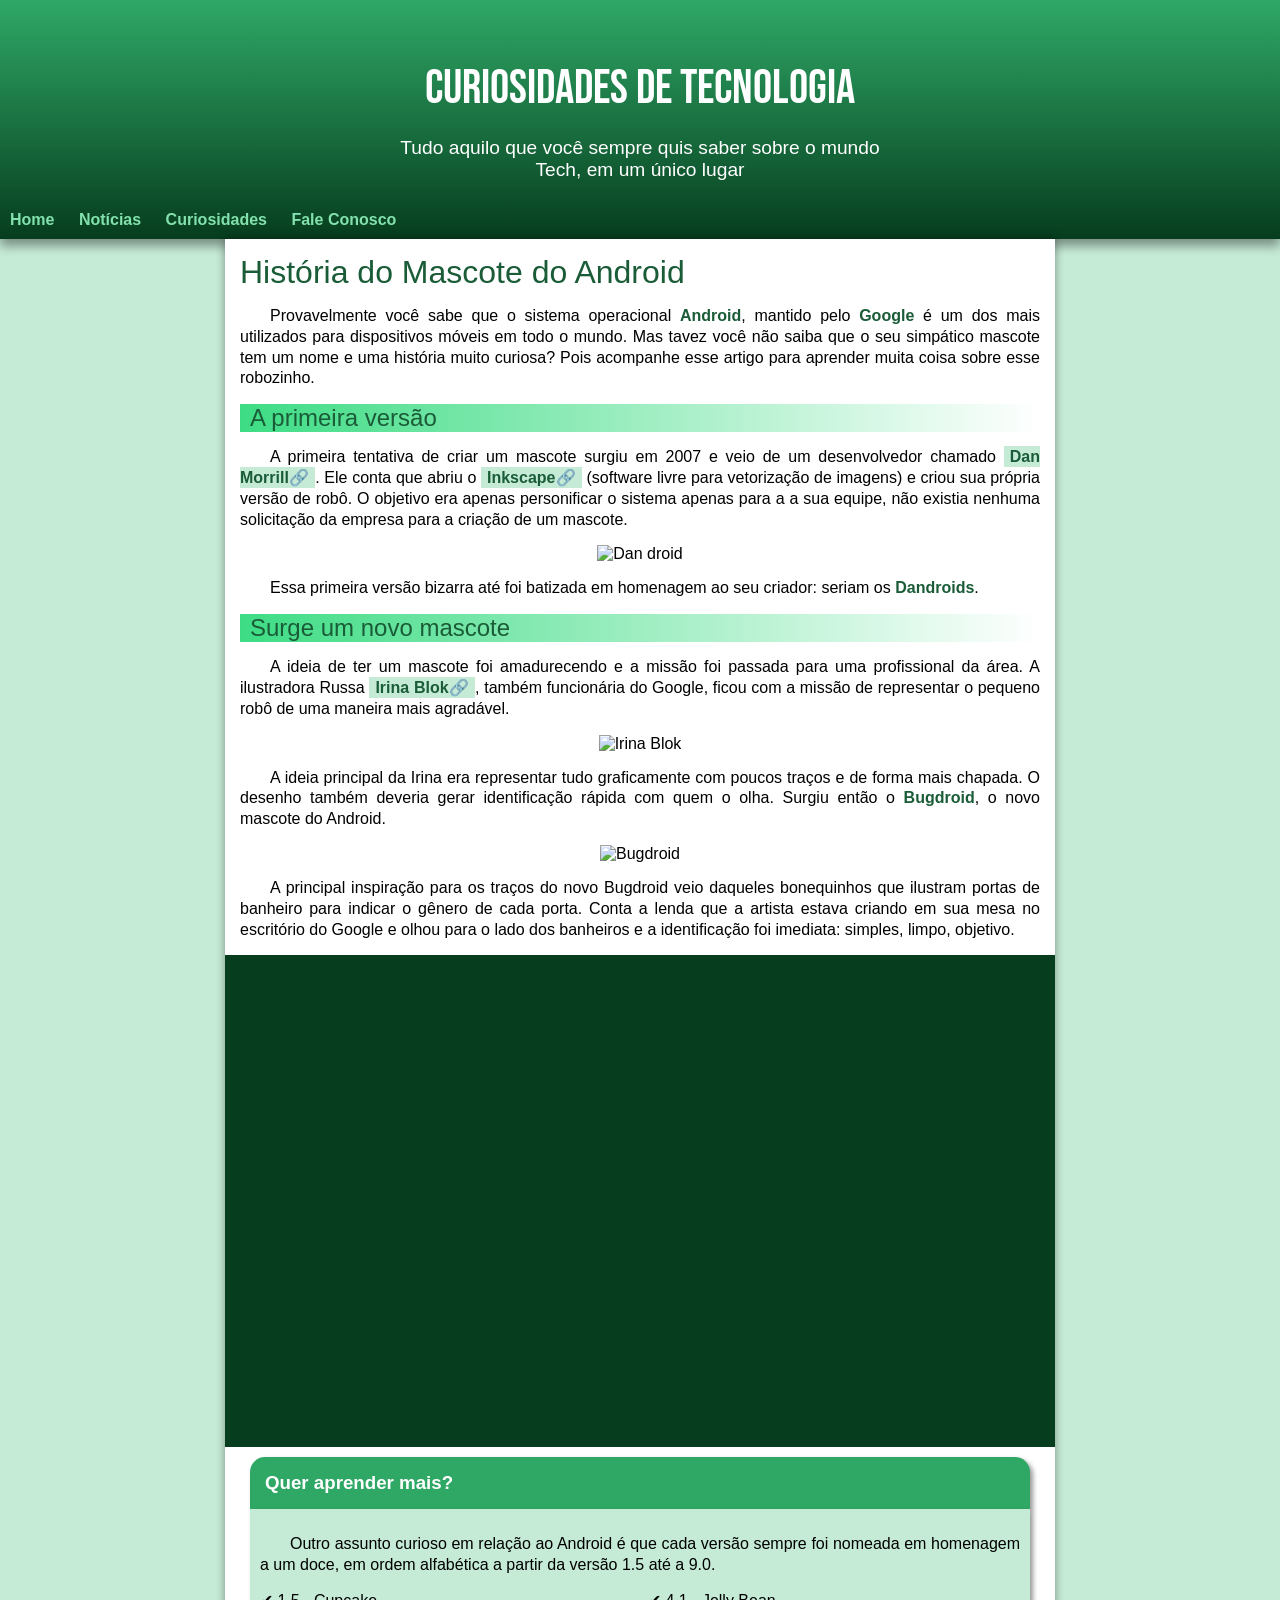
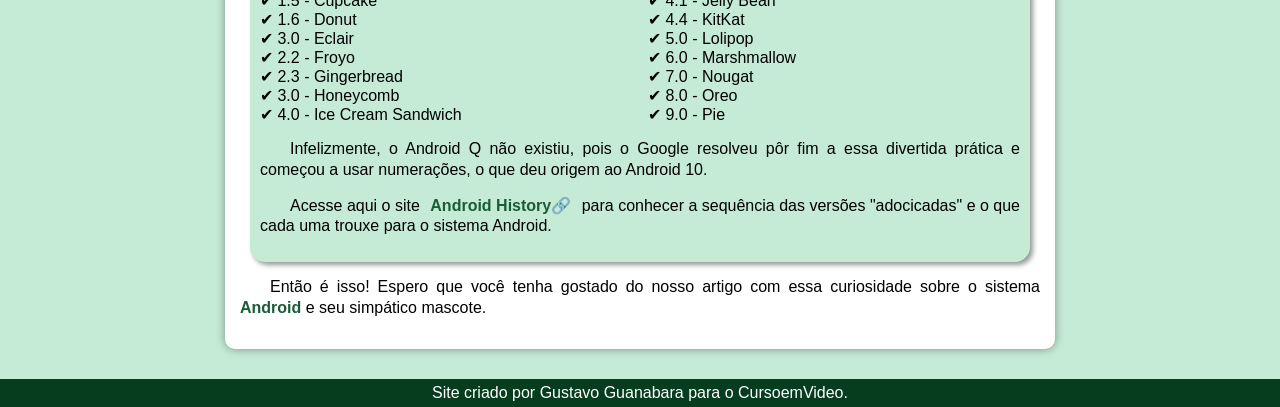
==== index.html @ 8a29eebe "implantação" ====
<!DOCTYPE html>
<html lang="pt-br">
<head>
    <meta charset="UTF-8">
    <meta name="viewport" content="width=device-width, initial-scale=1.0">
    <title>Curiosidades de Tecnologia</title>
    <link rel="shortcut icon" href="imagens/favicon.ico" type="image/x-icon">
    <link rel="stylesheet" href="style.css">
</head>
<body>
    <header>
        <div class="titulo">
            <h1 id="titulo">Curiosidades de Tecnologia</h1>
            <p id="subtitulo">Tudo aquilo que você sempre quis saber sobre o mundo Tech, em um único lugar</p>
        </div>
        <nav>
            <a href="#">Home</a>
            <a href="#">Notícias</a>
            <a href="#">Curiosidades</a>
            <a href="#">Fale Conosco</a>
        </nav>
    </header>
    <main>
        <h1 id="materia">História do Mascote do Android</h1>
        <p class="conteudo">Provavelmente você sabe que o sistema operacional <strong>Android</strong>, mantido pelo <strong>Google</strong> é um dos mais utilizados para dispositivos móveis em todo o mundo. Mas tavez você não saiba que o seu simpático mascote tem um nome e uma história muito curiosa? Pois acompanhe esse artigo para aprender muita coisa sobre esse robozinho.</p>
        <h2>A primeira versão</h2>
        <p class="conteudo">A primeira tentativa de criar um mascote surgiu em 2007 e veio de um desenvolvedor chamado <a href="https://androidcommunity.com/dan-morrill-shows-us-the-android-mascot-that-almost-was-20130103/" target="_blank" rel="external">Dan Morrill</a>. Ele conta que abriu o <a href="https://inkscape.org/" target=”_blank” rel=”external”>Inkscape</a> (software livre para vetorização de imagens) e criou sua própria versão de robô. O objetivo era apenas personificar o sistema apenas para a a sua equipe, não existia nenhuma solicitação da empresa para a criação de um mascote.</p>
        <div class="img">
            <picture class="imagem">
                <source media="(max-width: 600px)" srcset="imagens/dan-droids-pq.png" type="image/png">
                <img src="imagens/dan-droids.png" alt="Dan droid">
            </picture>
        </div>
        <p class="conteudo">Essa primeira versão bizarra até foi batizada em homenagem ao seu criador: seriam os <strong>Dandroids</strong>.</p>
        <h2>Surge um novo mascote</h2>
        <p class="conteudo">A ideia de ter um mascote foi amadurecendo e a missão foi passada para uma profissional da área. A ilustradora Russa <a href="https://www.irinablok.com/android" target="_blank" rel="external">Irina Blok</a>, também funcionária do Google, ficou com a missão de representar o pequeno robô de uma maneira mais agradável.</p>
        <div class="img">
            <picture class="imagem">
                <source media="(max-width: 600px)" srcset="imagens/irina-blok-pq.jpg" type="image/jpeg">
                <img src="imagens/irina-blok.jpg" alt="Irina Blok">
            </picture>
        </div>
        <p class="conteudo">A ideia principal da Irina era representar tudo graficamente com poucos traços e de forma mais chapada. O desenho também deveria gerar identificação rápida com quem o olha. Surgiu então o <strong>Bugdroid</strong>, o novo mascote do Android.</p>
        <div class="img">
            <picture class="imagem">
                <img src="imagens/bugdroid.png" alt="Bugdroid"></picture>
        </div>
        <p class="conteudo">A principal inspiração para os traços do novo Bugdroid veio daqueles bonequinhos que ilustram portas de banheiro para indicar o gênero de cada porta. Conta a lenda que a artista estava criando em sua mesa no escritório do Google e olhou para o lado dos banheiros e a identificação foi imediata: simples, limpo, objetivo.</p>
    
        <div class="video">
            <iframe width="560" height="315" src="https://www.youtube.com/embed/l2UDgpLz20M?si=YY2WL9LpiMczrsDg" title="YouTube video player" frameborder="0" allow="accelerometer; autoplay; clipboard-write; encrypted-media; gyroscope; picture-in-picture; web-share" referrerpolicy="strict-origin-when-cross-origin" allowfullscreen></iframe>
        </div>
    
        <h3 id="titulo3">Quer aprender mais?</h3>
        <div class="aprender">
            <p class="conteudo">Outro assunto curioso em relação ao Android é que cada versão sempre foi nomeada em homenagem a um doce, em ordem alfabética a partir da versão 1.5 até a 9.0.</p>
            <ul>
                <li>1.5 - Cupcake</li>
                <li>1.6 - Donut</li>
                <li>3.0 - Eclair</li>
                <li>2.2 - Froyo</li>
                <li>2.3 - Gingerbread</li>
                <li>3.0 - Honeycomb</li>
                <li>4.0 - Ice Cream Sandwich</li>
                <li>4.1 - Jelly Bean</li>
                <li>4.4 - KitKat</li>
                <li>5.0 - Lolipop</li>
                <li>6.0 - Marshmallow</li>
                <li>7.0 - Nougat</li>
                <li>8.0 - Oreo</li>
                <li>9.0 - Pie</li>
            </ul>
            <p class="conteudo">Infelizmente, o Android Q não existiu, pois o Google resolveu pôr fim a essa divertida prática e começou a usar numerações, o que deu origem ao Android 10.</p>
            <p class="conteudo">Acesse aqui o site <a href="https://www.android.com/intl/pt_br/" target="_blank" rel="external">Android History</a> para conhecer a sequência das versões "adocicadas" e o que cada uma trouxe para o sistema Android.</p>
        </div>
        <p class="conteudo">Então é isso! Espero que você tenha gostado do nosso artigo com essa curiosidade sobre o sistema <strong>Android</strong> e seu simpático mascote.</p>
    </main>
    <footer>
        <p>Site criado por Gustavo Guanabara para o CursoemVideo.</p>
    </footer>
</body>
</html>
---- style.css ----
@charset "UTF-8";
@import url('https://fonts.googleapis.com/css2?family=Bebas+Neue&display=swap');
@font-face {
    font-family: 'idroid';
    src: url(fontes/idroid.otf) format('opentype');
}
:root {
    --cor0: #c5ebd6;
    --cor1: #83e1ad;
    --cor2: #3ddc84;
    --cor3: #2fa866;
    --cor4: #1a5c37;
    --cor5: #063d1e;

    --fonte-padrao: 'Arial', Verdana, Helvetica, sans-serif;
    --fonte-destaque: 'Bebas Neue', sans-serif;
    --fonte-android: 'idroid', sans-serif;
}
* {
    margin: 0;
    padding: 0;
}
body {
    background-color: var(--cor0);
    font-family: var(--fonte-padrao);
}
header {
    width: 100%;
    background-image: linear-gradient(to top, var(--cor5), var(--cor3));
    display: block;
    min-height: 150px;
    padding: 40px 0 0 0;
    box-shadow: 0 7px 10px rgba(0, 0, 0, 0.39);
}
div.titulo {
    color: white;
    text-align: center;
    padding: 20px;
}
h1#titulo {
    font-family: var(--fonte-destaque);
    font-weight: normal;
    margin-bottom: 20px;
    font-size: 3em;
}
p#subtitulo {
    font-size: 1.2em;
    max-width: 500px;
    margin: 0 auto;
    padding: 0 10px;
}
nav {
    padding: 10px 0;
}
nav > a {
    text-decoration: none;
    color: var(--cor1);
    font-weight: bold;
    padding: 10px;
    border-radius: 5px;
    transition-duration: 0.3s;
}
nav > a:hover {
    background-color: var(--cor3);
    color: var(--cor5);
}
main {
    background-color: white;
    min-width: 320px;
    max-width: 800px;
    margin: auto;
    text-align: justify;
    padding: 15px;
    box-shadow: 0 0 10px rgba(0, 0, 0, 0.397);
    margin-bottom: 30px;
    border-radius: 0 0 10px 10px;

}
h1#materia {
    font-family: var(--fonte-android);
    color: var(--cor4);
    font-weight: normal;
}
h2 {
    font-family: var(--fonte-android);
    background-image: linear-gradient(to right, var(--cor2), #21dfbf00);
    color: var(--cor4);
    text-indent: 10px;
    font-weight: normal;
}
p.conteudo {
    text-indent: 30px;
    margin: 15px 0;
    line-height: 1.3em;
}
div.img {
    display: flex;
    justify-content: center;
    align-items: center;
}
img {
    width: 100%;
}
div.video {
    margin: auto;
    background-color: var(--cor5);
    margin: 0 -15px;
    padding: 20px;
    padding-bottom: 59%;
    position: relative;
}
div.video > iframe {
    position: absolute;
    top: 5%;
    left: 5%;
    width: 90%;
    height: 90%;
}
p > a {
    background-color: var(--cor0);
    color: var(--cor4);
    font-weight: bold;
    text-decoration: none;
    padding: 2px 6px;
}
p > a:hover {
    text-decoration: underline;
}
p > a::after {
    content: '\1f517'
}
p > strong {
    font-weight: bold;
    color: var(--cor4);
}
div.aprender {
    background-color: var(--cor0);
    padding: 10px;
    margin: 0 10px 0 10px;
    border-radius: 0 0 15px 15px;
    box-shadow: 3px 3px 5px rgba(0, 0, 0, 0.411);
}
div.aprender > ul {
    list-style-type: '\2714\0020\0020';
    list-style-position: inside;
    columns: 2;
}
h3#titulo3 {
    background-color: var(--cor3);
    color: white;
    margin: 10px 10px 0 10px;
    padding: 15px;
    border-radius: 15px 15px 0 0;
    box-shadow: 3px 3px 5px rgba(0, 0, 0, 0.411);
}
footer {
    background-color: var(--cor5);
    color: white;
    text-align: center;
    padding: 5px;
}
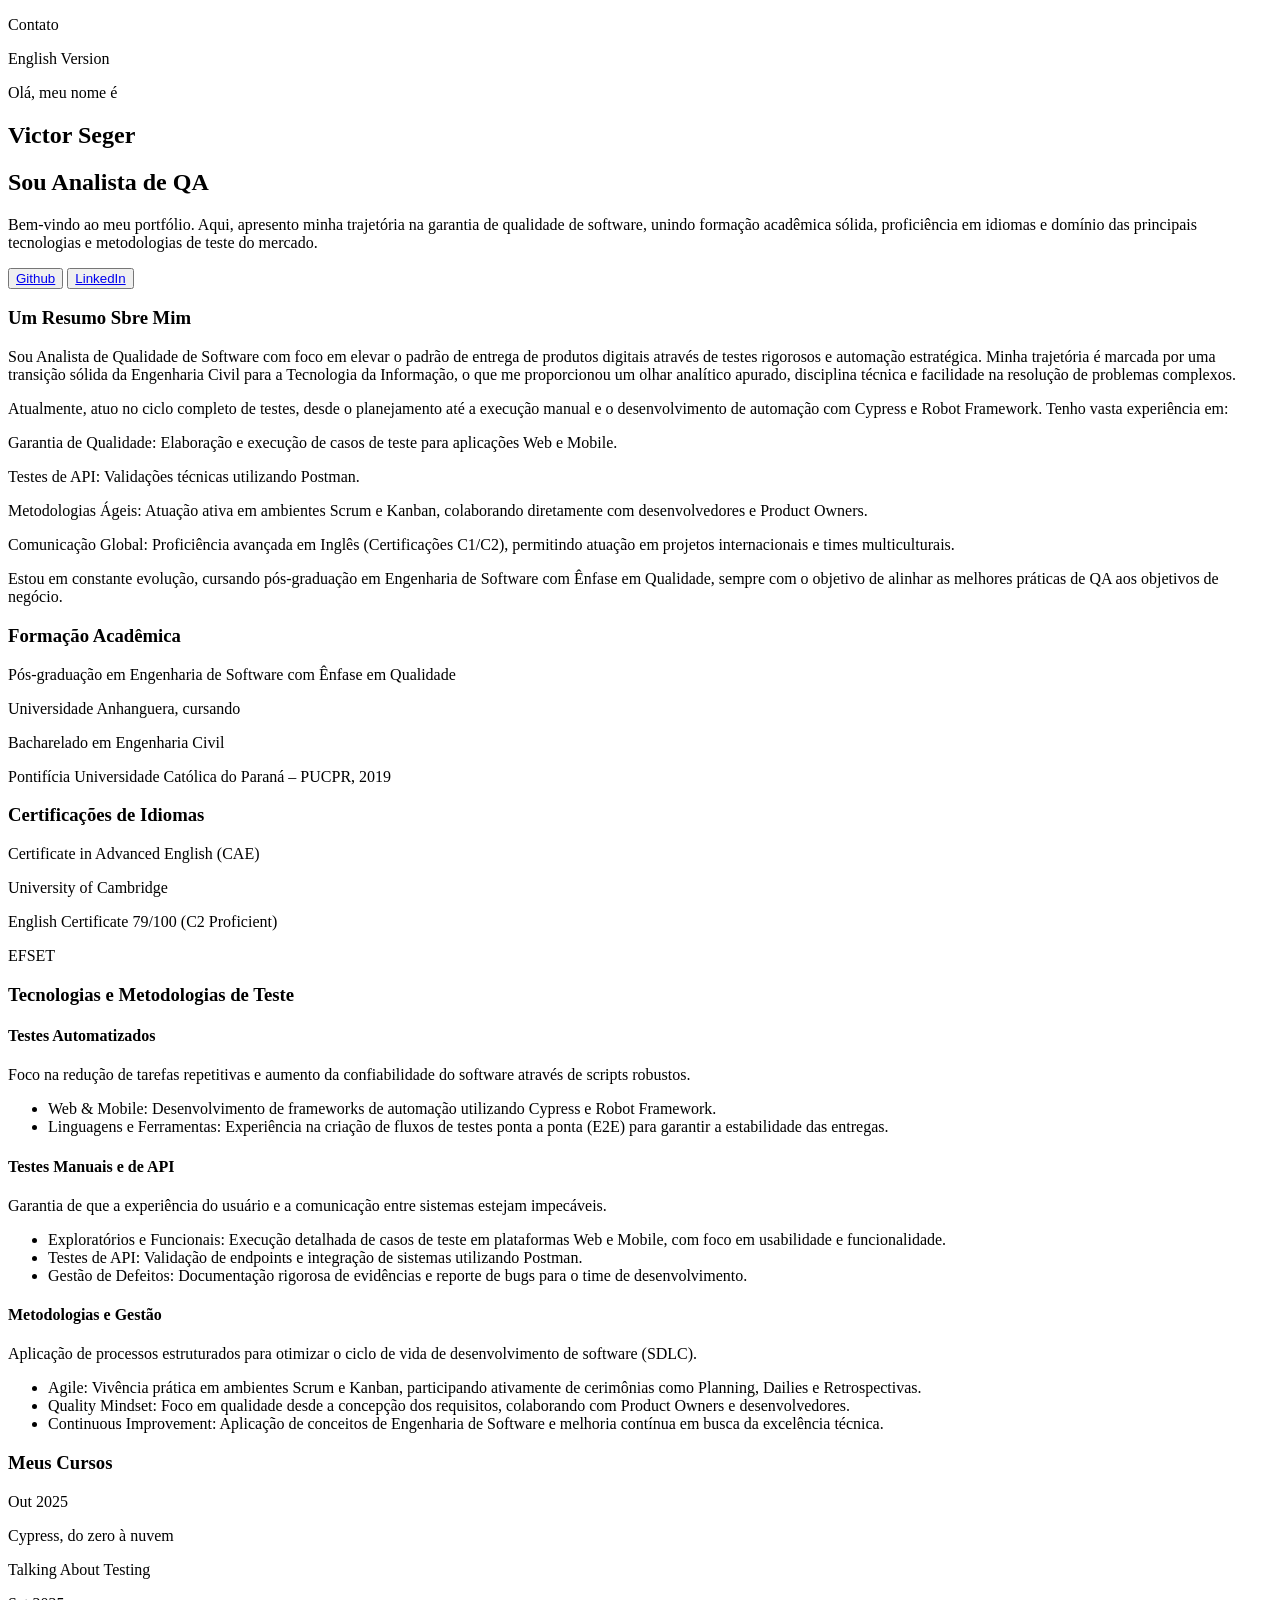
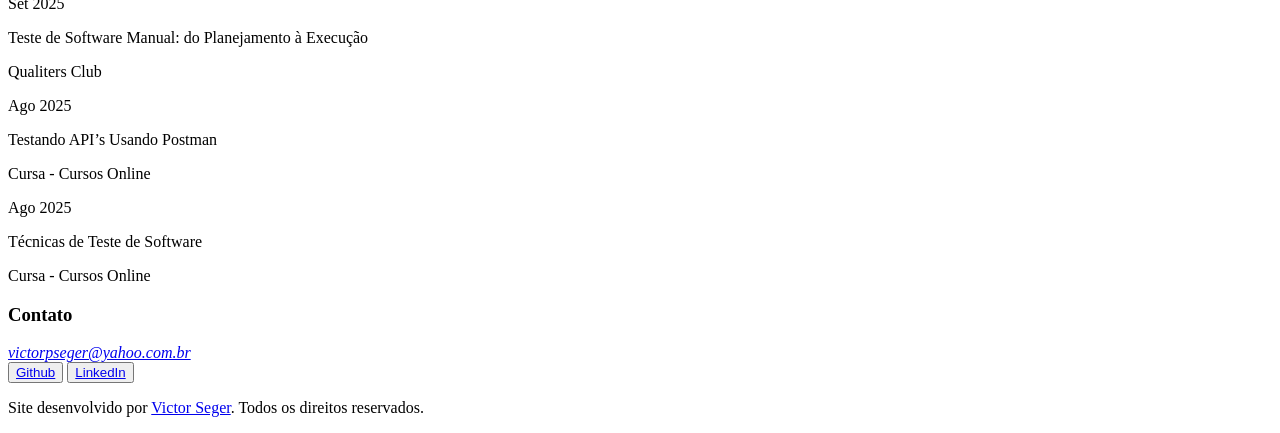
==== commit 22b6dbaf: "Escrevi a primeira versão do html indexx" ====
--- a/index.html
+++ b/index.html
@@ -3,80 +3,141 @@
 <head>
     <meta charset="UTF-8">
     <meta name="viewport" content="width=device-width, initial-scale=1.0">
-    <title>Curiosidades de Tecnologia</title>
-    <link rel="shortcut icon" href="imagens/favicon.ico" type="image/x-icon">
-    <link rel="stylesheet" href="style.css">
+    <title>Victor Seger - Portifólio</title>
 </head>
 <body>
     <header>
-        <div class="titulo">
-            <h1 id="titulo">Curiosidades de Tecnologia</h1>
-            <p id="subtitulo">Tudo aquilo que você sempre quis saber sobre o mundo Tech, em um único lugar</p>
-        </div>
-        <nav>
-            <a href="#">Home</a>
-            <a href="#">Notícias</a>
-            <a href="#">Curiosidades</a>
-            <a href="#">Fale Conosco</a>
-        </nav>
+        <p>Contato</p>
+        <p>English Version</p>
     </header>
     <main>
-        <h1 id="materia">História do Mascote do Android</h1>
-        <p class="conteudo">Provavelmente você sabe que o sistema operacional <strong>Android</strong>, mantido pelo <strong>Google</strong> é um dos mais utilizados para dispositivos móveis em todo o mundo. Mas tavez você não saiba que o seu simpático mascote tem um nome e uma história muito curiosa? Pois acompanhe esse artigo para aprender muita coisa sobre esse robozinho.</p>
-        <h2>A primeira versão</h2>
-        <p class="conteudo">A primeira tentativa de criar um mascote surgiu em 2007 e veio de um desenvolvedor chamado <a href="https://androidcommunity.com/dan-morrill-shows-us-the-android-mascot-that-almost-was-20130103/" target="_blank" rel="external">Dan Morrill</a>. Ele conta que abriu o <a href="https://inkscape.org/" target=”_blank” rel=”external”>Inkscape</a> (software livre para vetorização de imagens) e criou sua própria versão de robô. O objetivo era apenas personificar o sistema apenas para a a sua equipe, não existia nenhuma solicitação da empresa para a criação de um mascote.</p>
-        <div class="img">
-            <picture class="imagem">
-                <source media="(max-width: 600px)" srcset="imagens/dan-droids-pq.png" type="image/png">
-                <img src="imagens/dan-droids.png" alt="Dan droid">
-            </picture>
-        </div>
-        <p class="conteudo">Essa primeira versão bizarra até foi batizada em homenagem ao seu criador: seriam os <strong>Dandroids</strong>.</p>
-        <h2>Surge um novo mascote</h2>
-        <p class="conteudo">A ideia de ter um mascote foi amadurecendo e a missão foi passada para uma profissional da área. A ilustradora Russa <a href="https://www.irinablok.com/android" target="_blank" rel="external">Irina Blok</a>, também funcionária do Google, ficou com a missão de representar o pequeno robô de uma maneira mais agradável.</p>
-        <div class="img">
-            <picture class="imagem">
-                <source media="(max-width: 600px)" srcset="imagens/irina-blok-pq.jpg" type="image/jpeg">
-                <img src="imagens/irina-blok.jpg" alt="Irina Blok">
-            </picture>
-        </div>
-        <p class="conteudo">A ideia principal da Irina era representar tudo graficamente com poucos traços e de forma mais chapada. O desenho também deveria gerar identificação rápida com quem o olha. Surgiu então o <strong>Bugdroid</strong>, o novo mascote do Android.</p>
-        <div class="img">
-            <picture class="imagem">
-                <img src="imagens/bugdroid.png" alt="Bugdroid"></picture>
-        </div>
-        <p class="conteudo">A principal inspiração para os traços do novo Bugdroid veio daqueles bonequinhos que ilustram portas de banheiro para indicar o gênero de cada porta. Conta a lenda que a artista estava criando em sua mesa no escritório do Google e olhou para o lado dos banheiros e a identificação foi imediata: simples, limpo, objetivo.</p>
-    
-        <div class="video">
-            <iframe width="560" height="315" src="https://www.youtube.com/embed/l2UDgpLz20M?si=YY2WL9LpiMczrsDg" title="YouTube video player" frameborder="0" allow="accelerometer; autoplay; clipboard-write; encrypted-media; gyroscope; picture-in-picture; web-share" referrerpolicy="strict-origin-when-cross-origin" allowfullscreen></iframe>
-        </div>
-    
-        <h3 id="titulo3">Quer aprender mais?</h3>
-        <div class="aprender">
-            <p class="conteudo">Outro assunto curioso em relação ao Android é que cada versão sempre foi nomeada em homenagem a um doce, em ordem alfabética a partir da versão 1.5 até a 9.0.</p>
-            <ul>
-                <li>1.5 - Cupcake</li>
-                <li>1.6 - Donut</li>
-                <li>3.0 - Eclair</li>
-                <li>2.2 - Froyo</li>
-                <li>2.3 - Gingerbread</li>
-                <li>3.0 - Honeycomb</li>
-                <li>4.0 - Ice Cream Sandwich</li>
-                <li>4.1 - Jelly Bean</li>
-                <li>4.4 - KitKat</li>
-                <li>5.0 - Lolipop</li>
-                <li>6.0 - Marshmallow</li>
-                <li>7.0 - Nougat</li>
-                <li>8.0 - Oreo</li>
-                <li>9.0 - Pie</li>
-            </ul>
-            <p class="conteudo">Infelizmente, o Android Q não existiu, pois o Google resolveu pôr fim a essa divertida prática e começou a usar numerações, o que deu origem ao Android 10.</p>
-            <p class="conteudo">Acesse aqui o site <a href="https://www.android.com/intl/pt_br/" target="_blank" rel="external">Android History</a> para conhecer a sequência das versões "adocicadas" e o que cada uma trouxe para o sistema Android.</p>
-        </div>
-        <p class="conteudo">Então é isso! Espero que você tenha gostado do nosso artigo com essa curiosidade sobre o sistema <strong>Android</strong> e seu simpático mascote.</p>
+        <section id="apresentacao">
+            <div>
+                <p>Olá, meu nome é</p>
+                <h1>Victor Seger</h1>
+                <h2>Sou Analista de QA</h2>
+            </div>
+            <div>
+                <p>Bem-vindo ao meu portfólio. Aqui, apresento minha trajetória na garantia de qualidade de software, unindo formação acadêmica sólida, proficiência em idiomas e domínio das principais tecnologias e metodologias de teste do mercado.</p>
+            </div>
+            <div>
+                <button><a href="#">Github</a></button>
+                <button><a href="#">LinkedIn</a></button>
+            </div>
+        </section>
+        <section id="resumo">
+            <h3>Um Resumo Sbre Mim</h3>
+            <div>
+                <p>Sou Analista de Qualidade de Software com foco em elevar o padrão de entrega de produtos digitais através de testes rigorosos e automação estratégica. Minha trajetória é marcada por uma transição sólida da Engenharia Civil para a Tecnologia da Informação, o que me proporcionou um olhar analítico apurado, disciplina técnica e facilidade na resolução de problemas complexos.</p>
+                <p>Atualmente, atuo no ciclo completo de testes, desde o planejamento até a execução manual e o desenvolvimento de automação com Cypress e Robot Framework. Tenho vasta experiência em:</p>
+            </div>
+            <div>
+                <p>Garantia de Qualidade: Elaboração e execução de casos de teste para aplicações Web e Mobile.</p>
+                <p>Testes de API: Validações técnicas utilizando Postman.</p>
+                <p>Metodologias Ágeis: Atuação ativa em ambientes Scrum e Kanban, colaborando diretamente com desenvolvedores e Product Owners.</p>
+                <p>Comunicação Global: Proficiência avançada em Inglês (Certificações C1/C2), permitindo atuação em projetos internacionais e times multiculturais.</p>
+            </div>
+            <div>
+                <p>Estou em constante evolução, cursando pós-graduação em Engenharia de Software com Ênfase em Qualidade, sempre com o objetivo de alinhar as melhores práticas de QA aos objetivos de negócio.</p>
+            </div>
+        </section>
+        <section id="formacao-idiomas">
+            <h3>Formação Acadêmica</h3>
+            <div>
+                <p>Pós-graduação em Engenharia de Software com Ênfase em Qualidade</p>
+                <p>Universidade Anhanguera, cursando</p>
+            </div>
+            <div>
+                <p>Bacharelado em Engenharia Civil</p>
+                <p>Pontifícia Universidade Católica do Paraná – PUCPR, 2019</p>
+            </div>
+            <h3>Certificações de Idiomas</h3>
+            <div>
+                <p>Certificate in Advanced English (CAE)</p>
+                <p>University of Cambridge</p>
+            </div>
+            <div>
+                <p>English Certificate 79/100 (C2 Proficient)</p>
+                <p>EFSET</p>
+            </div>
+        </section>
+        <section id="tecnologias-metodologias">
+            <h3>Tecnologias e Metodologias de Teste</h3>
+            <div>
+                <h4>Testes Automatizados</h4>
+                <div>
+                    <p>Foco na redução de tarefas repetitivas e aumento da confiabilidade do software através de scripts robustos.</p>
+                    <ul>
+                        <li>Web & Mobile: Desenvolvimento de frameworks de automação utilizando Cypress e Robot Framework.</li>
+                        <li>Linguagens e Ferramentas: Experiência na criação de fluxos de testes ponta a ponta (E2E) para garantir a estabilidade das entregas.</li>
+                    </ul>
+                </div>
+            </div>
+            <div>
+                <h4>Testes Manuais e de API</h4>
+                <div>
+                    <p>Garantia de que a experiência do usuário e a comunicação entre sistemas estejam impecáveis.</p>
+                    <ul>
+                        <li>Exploratórios e Funcionais: Execução detalhada de casos de teste em plataformas Web e Mobile, com foco em usabilidade e funcionalidade.</li>
+                        <li>Testes de API: Validação de endpoints e integração de sistemas utilizando Postman.</li>
+                        <li>Gestão de Defeitos: Documentação rigorosa de evidências e reporte de bugs para o time de desenvolvimento.</li>
+                    </ul>
+                </div>
+            </div>
+            <div>
+                <h4>Metodologias e Gestão</h4>
+                <div>
+                    <p>Aplicação de processos estruturados para otimizar o ciclo de vida de desenvolvimento de software (SDLC).</p>
+                    <ul>
+                        <li>Agile: Vivência prática em ambientes Scrum e Kanban, participando ativamente de cerimônias como Planning, Dailies e Retrospectivas.</li>
+                        <li>Quality Mindset: Foco em qualidade desde a concepção dos requisitos, colaborando com Product Owners e desenvolvedores.</li>
+                        <li>Continuous Improvement: Aplicação de conceitos de Engenharia de Software e melhoria contínua em busca da excelência técnica.</li>
+                    </ul>
+                </div>
+            </div>
+        </section>
+        <section id="cursos">
+            <h3>Meus Cursos</h3>
+            <div>
+                <p>Out 2025</p>
+                <div>
+                    <p>Cypress, do zero à nuvem</p>
+                    <p>Talking About Testing</p>
+                </div>
+            </div>
+            <div>
+                <p>Set 2025</p>
+                <div>
+                    <p>Teste de Software Manual: do Planejamento à Execução</p>
+                    <p>Qualiters Club</p>
+                </div>
+            </div>
+            <div>
+                <p>Ago 2025</p>
+                <div>
+                    <p>Testando API’s Usando Postman</p>
+                    <p>Cursa - Cursos Online</p>
+                </div>
+            </div>
+            <div>
+                <p>Ago 2025</p>
+                <div>
+                    <p>Técnicas de Teste de Software</p>
+                    <p>Cursa - Cursos Online</p>
+                </div>
+            </div>
+        </section>
+        <section>
+            <h3>Contato</h3>
+            <address><a href="#">victorpseger@yahoo.com.br</a></address>
+            <div>
+                <button><a href="#">Github</a></button>
+                <button><a href="#">LinkedIn</a></button>
+            </div>
+        </section>
     </main>
     <footer>
-        <p>Site criado por Gustavo Guanabara para o CursoemVideo.</p>
+        <p>Site desenvolvido por <a href="#">Victor Seger</a>. Todos os direitos reservados.</p>
     </footer>
 </body>
 </html>
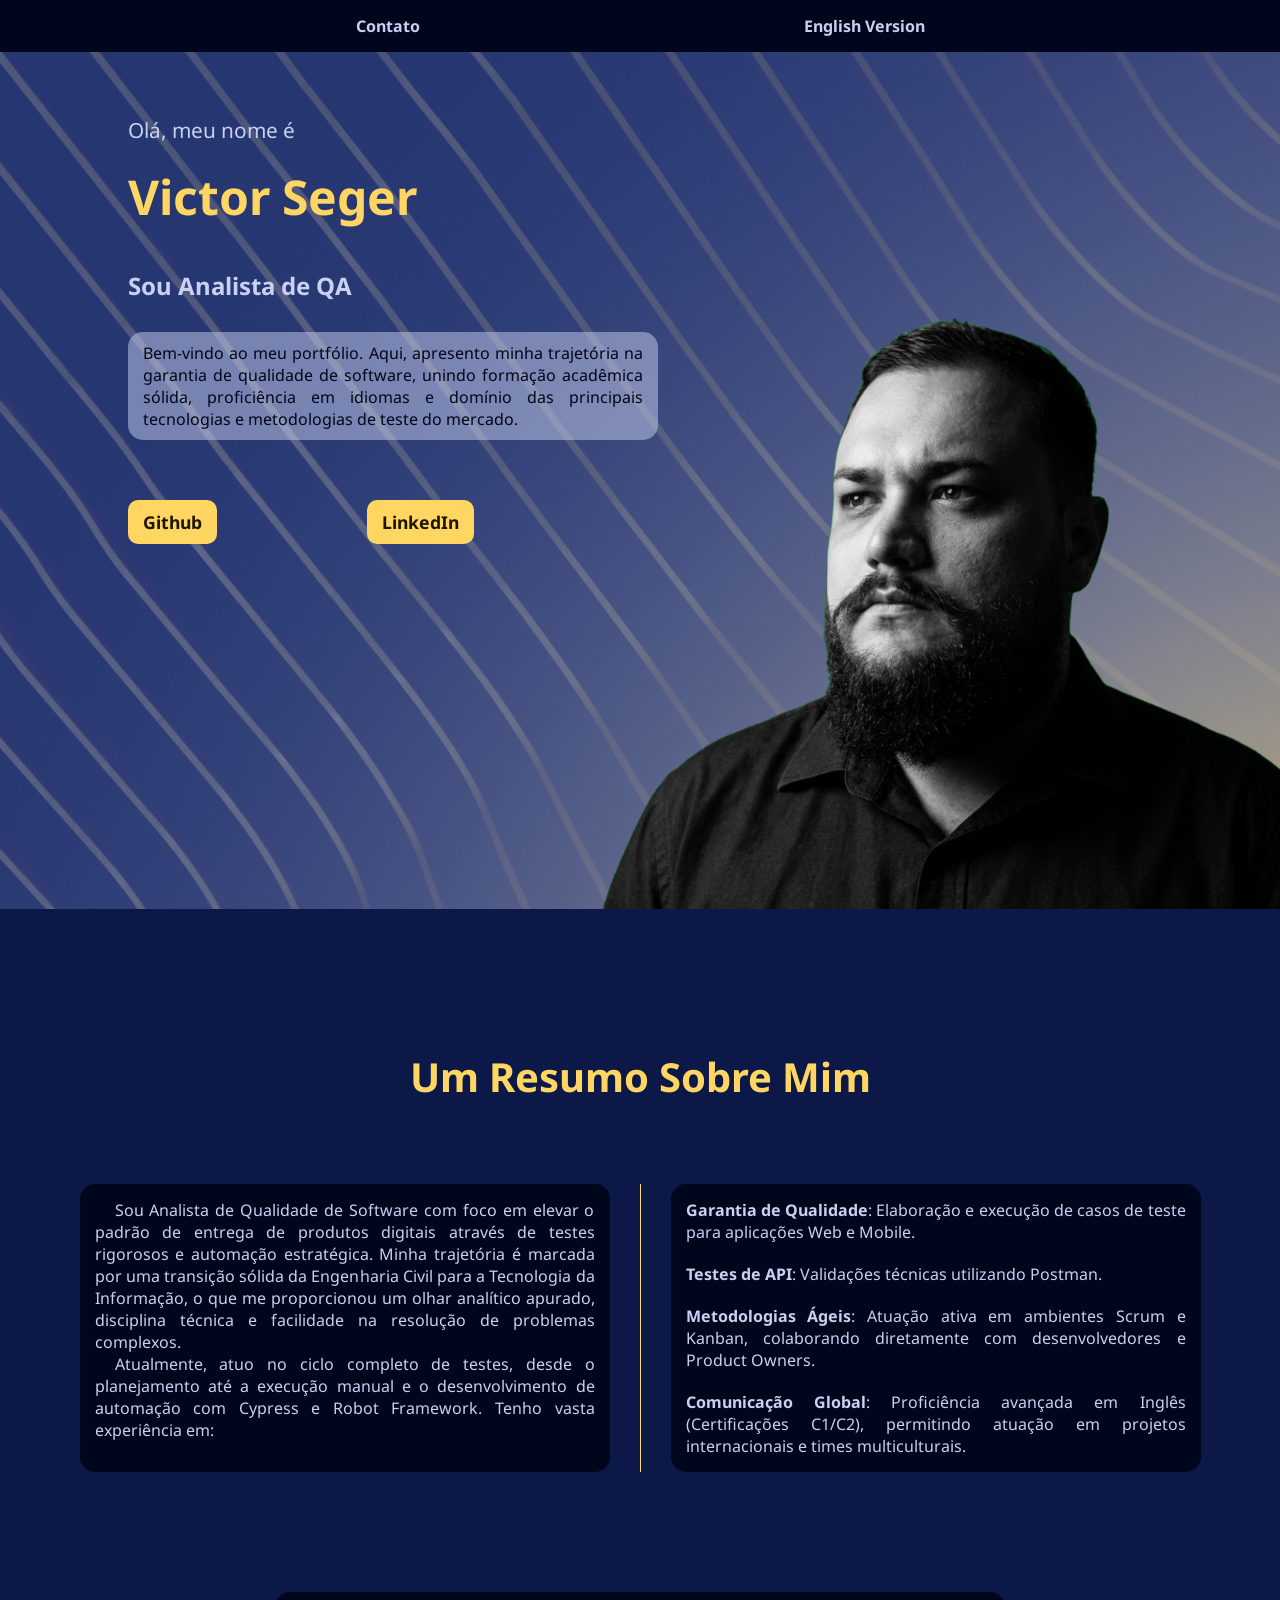
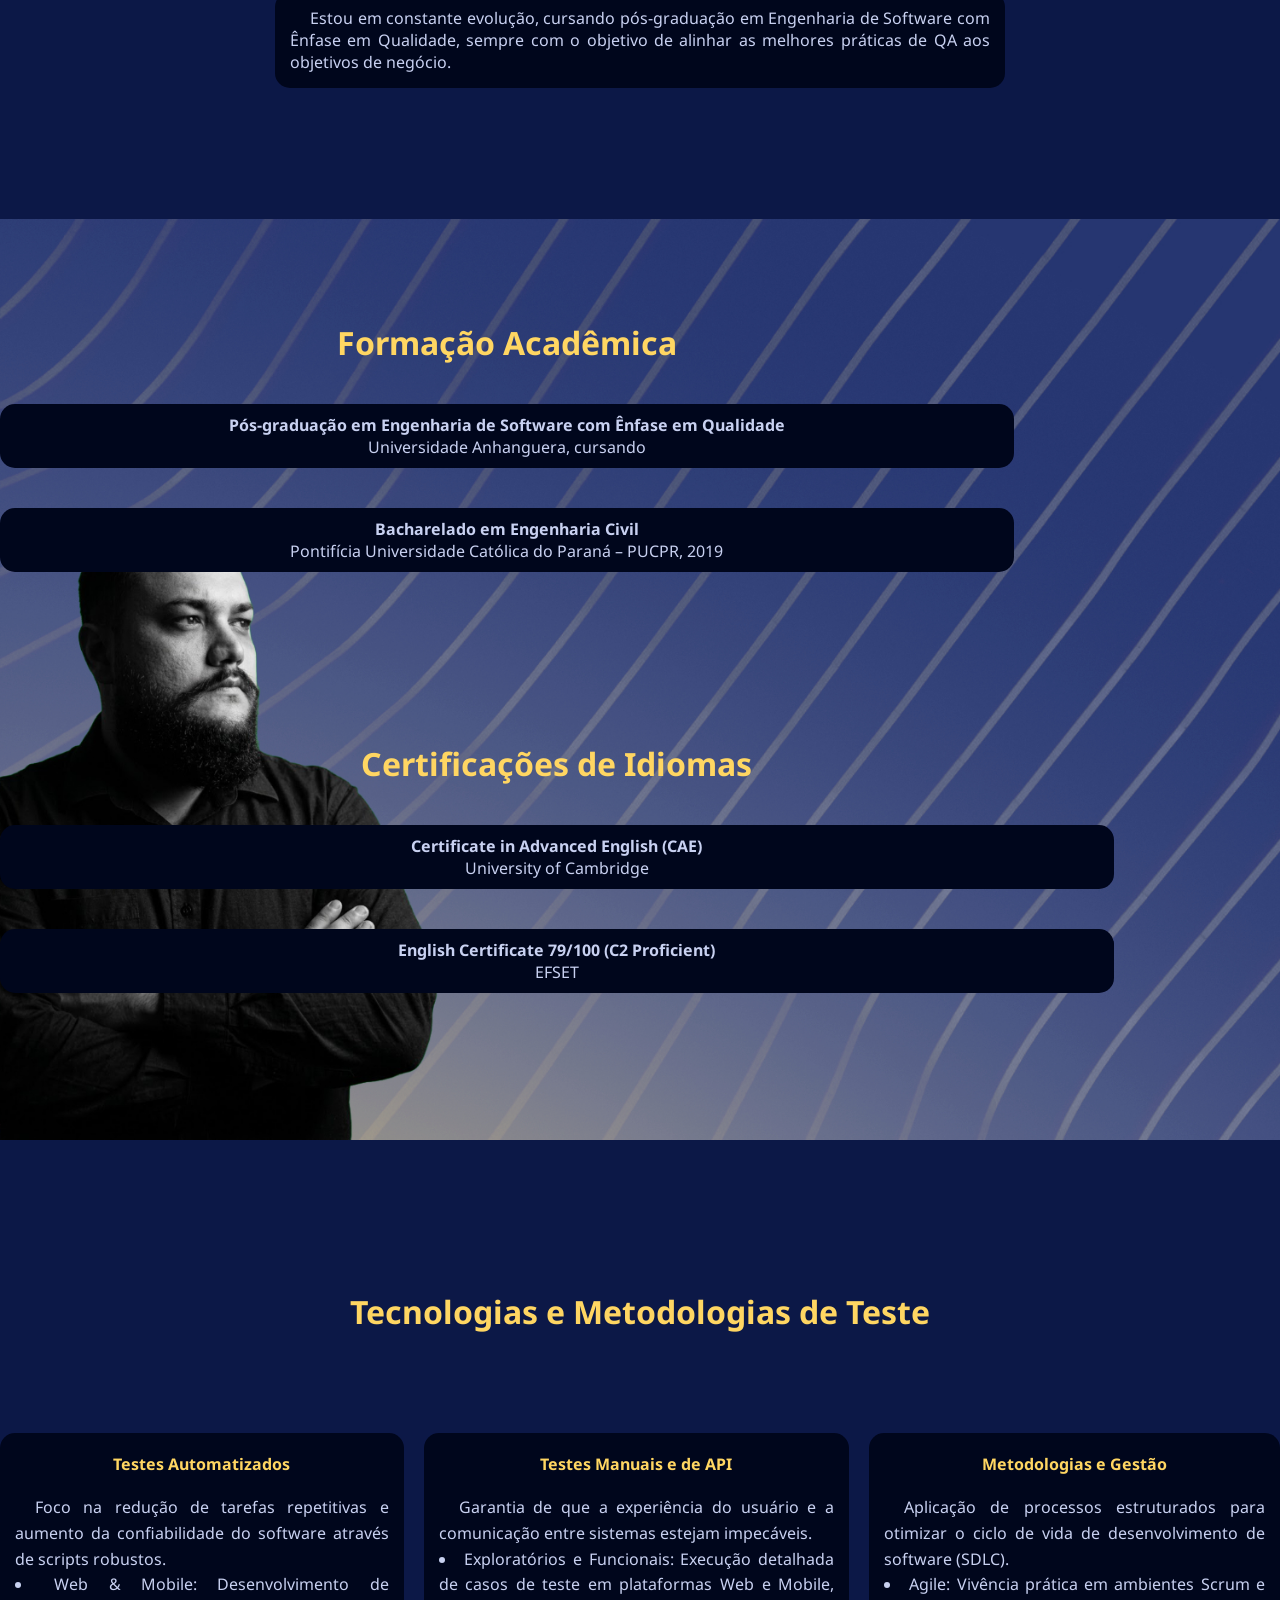
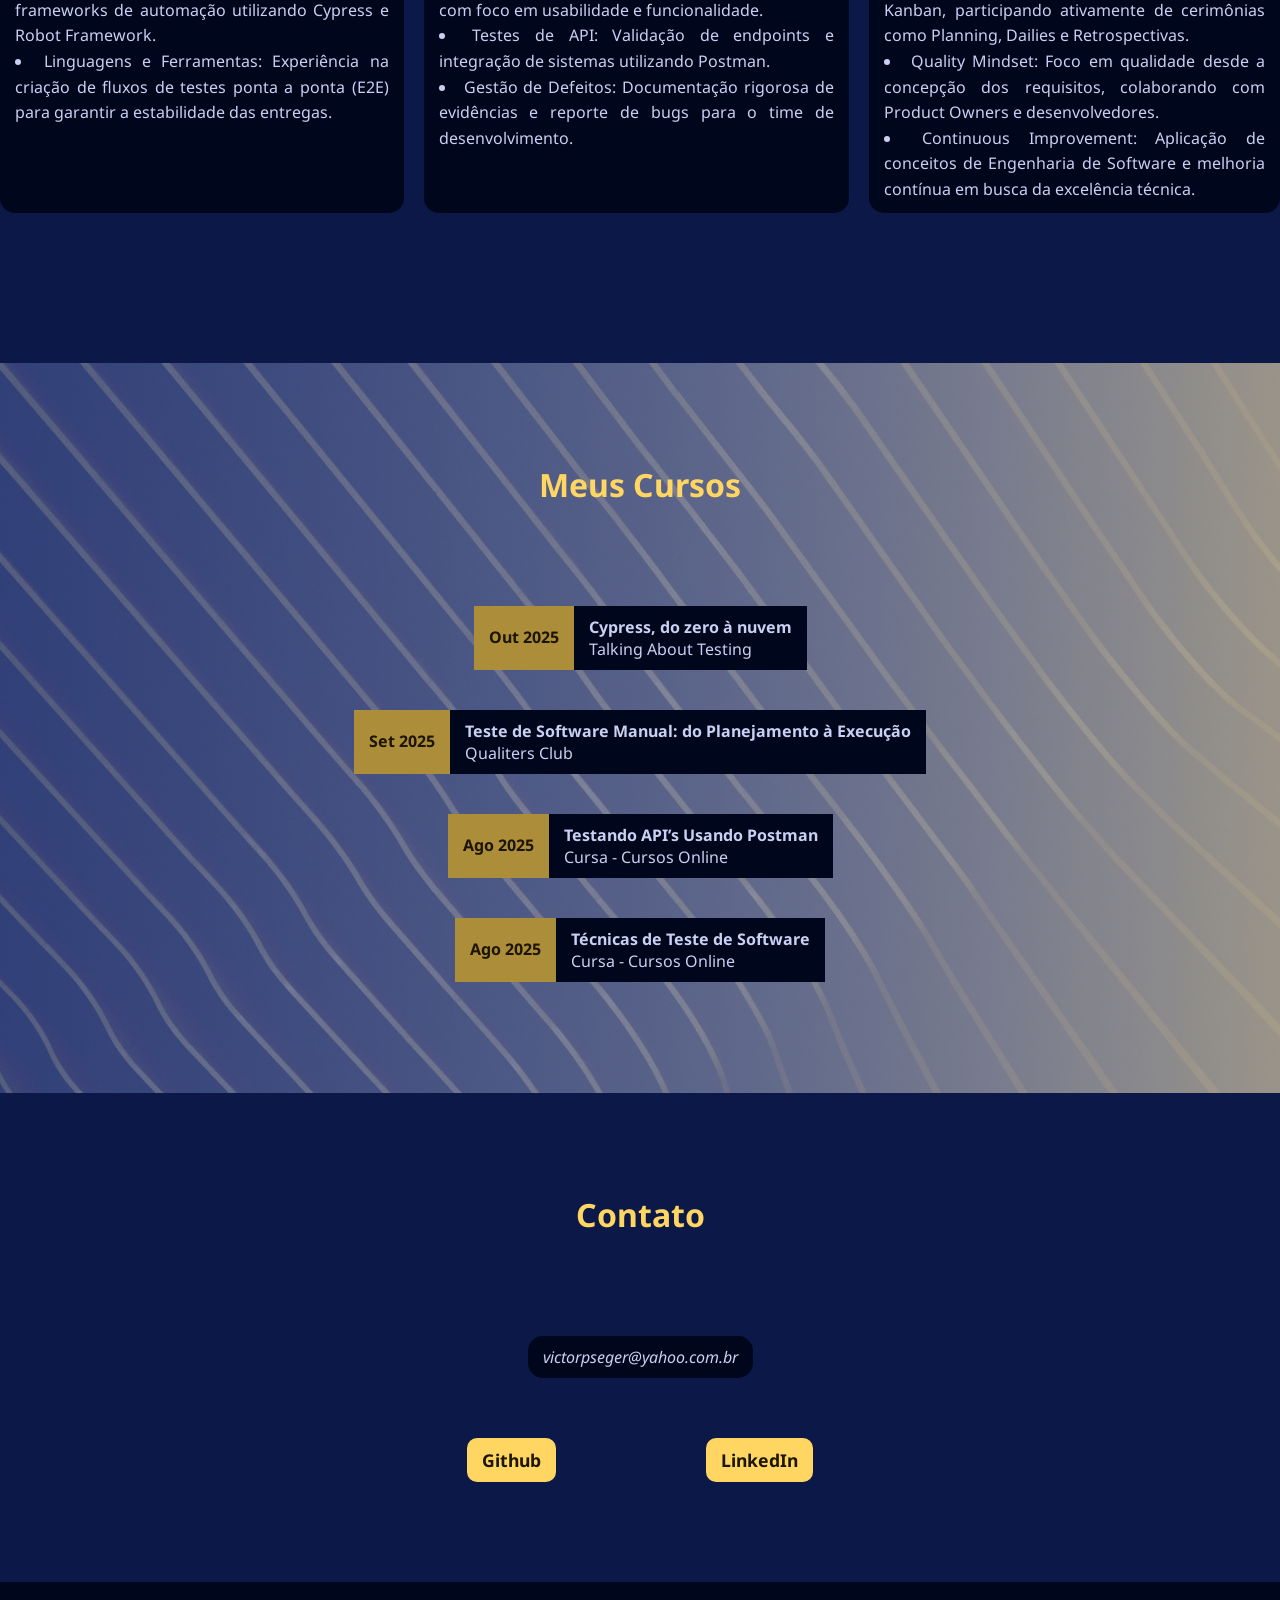
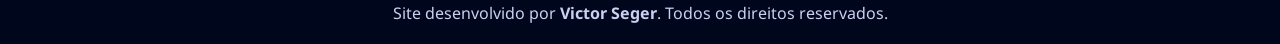
==== commit 3414bd41: "Primeira versão web" ====
--- a/index.html
+++ b/index.html
@@ -4,135 +4,149 @@
     <meta charset="UTF-8">
     <meta name="viewport" content="width=device-width, initial-scale=1.0">
     <title>Victor Seger - Portifólio</title>
+    <link rel="stylesheet" href="estilo/style.css">
 </head>
 <body>
     <header>
-        <p>Contato</p>
-        <p>English Version</p>
+        <p><a href="#">Contato</a></p>
+        <p><a href="#">English Version</a></p>
     </header>
     <main>
         <section id="apresentacao">
             <div>
-                <p>Olá, meu nome é</p>
-                <h1>Victor Seger</h1>
-                <h2>Sou Analista de QA</h2>
+                <p id="nome1">Olá, meu nome é</p>
+                <h1 id="nome2">Victor Seger</h1>
+                <h2 id="nome3">Sou Analista de QA</h2>
             </div>
             <div>
-                <p>Bem-vindo ao meu portfólio. Aqui, apresento minha trajetória na garantia de qualidade de software, unindo formação acadêmica sólida, proficiência em idiomas e domínio das principais tecnologias e metodologias de teste do mercado.</p>
+                <p id="intro">Bem-vindo ao meu portfólio. Aqui, apresento minha trajetória na garantia de qualidade de software, unindo formação acadêmica sólida, proficiência em idiomas e domínio das principais tecnologias e metodologias de teste do mercado.</p>
             </div>
-            <div>
-                <button><a href="#">Github</a></button>
-                <button><a href="#">LinkedIn</a></button>
+            <div class="botoes">
+                <a href="#"><button>Github</button></a>
+                <a href="#"><button>LinkedIn</button></a>
             </div>
         </section>
         <section id="resumo">
-            <h3>Um Resumo Sbre Mim</h3>
-            <div>
-                <p>Sou Analista de Qualidade de Software com foco em elevar o padrão de entrega de produtos digitais através de testes rigorosos e automação estratégica. Minha trajetória é marcada por uma transição sólida da Engenharia Civil para a Tecnologia da Informação, o que me proporcionou um olhar analítico apurado, disciplina técnica e facilidade na resolução de problemas complexos.</p>
-                <p>Atualmente, atuo no ciclo completo de testes, desde o planejamento até a execução manual e o desenvolvimento de automação com Cypress e Robot Framework. Tenho vasta experiência em:</p>
+            <h3>Um Resumo Sobre Mim</h3>
+            <div id="org-resumo">
+                <div id="resumo1">
+                    <p>Sou Analista de Qualidade de Software com foco em elevar o padrão de entrega de produtos digitais através de testes rigorosos e automação estratégica. Minha trajetória é marcada por uma transição sólida da Engenharia Civil para a Tecnologia da Informação, o que me proporcionou um olhar analítico apurado, disciplina técnica e facilidade na resolução de problemas complexos.</p>
+                    <p>Atualmente, atuo no ciclo completo de testes, desde o planejamento até a execução manual e o desenvolvimento de automação com Cypress e Robot Framework. Tenho vasta experiência em:</p>
+                </div>
+                <div class="vertical-line"></div>
+                <div id="resumo2">
+                    <p><strong>Garantia de Qualidade</strong>: Elaboração e execução de casos de teste para aplicações Web e Mobile.</p>
+                    <p><strong>Testes de API</strong>: Validações técnicas utilizando Postman.</p>
+                    <p><strong>Metodologias Ágeis</strong>: Atuação ativa em ambientes Scrum e Kanban, colaborando diretamente com desenvolvedores e Product Owners.</p>
+                    <p><strong>Comunicação Global</strong>: Proficiência avançada em Inglês (Certificações C1/C2), permitindo atuação em projetos internacionais e times multiculturais.</p>
+                </div>
             </div>
-            <div>
-                <p>Garantia de Qualidade: Elaboração e execução de casos de teste para aplicações Web e Mobile.</p>
-                <p>Testes de API: Validações técnicas utilizando Postman.</p>
-                <p>Metodologias Ágeis: Atuação ativa em ambientes Scrum e Kanban, colaborando diretamente com desenvolvedores e Product Owners.</p>
-                <p>Comunicação Global: Proficiência avançada em Inglês (Certificações C1/C2), permitindo atuação em projetos internacionais e times multiculturais.</p>
-            </div>
-            <div>
+            <div id="resumo3">
                 <p>Estou em constante evolução, cursando pós-graduação em Engenharia de Software com Ênfase em Qualidade, sempre com o objetivo de alinhar as melhores práticas de QA aos objetivos de negócio.</p>
             </div>
         </section>
         <section id="formacao-idiomas">
-            <h3>Formação Acadêmica</h3>
-            <div>
-                <p>Pós-graduação em Engenharia de Software com Ênfase em Qualidade</p>
-                <p>Universidade Anhanguera, cursando</p>
+            <div id="formacao">
+                <h3>Formação Acadêmica</h3>
+                <div class="formacao1">
+                    <p><strong>Pós-graduação em Engenharia de Software com Ênfase em Qualidade</strong></p>
+                    <p>Universidade Anhanguera, cursando</p>
+                </div>
+                <div class="formacao1">
+                    <p><strong>Bacharelado em Engenharia Civil</strong></p>
+                    <p>Pontifícia Universidade Católica do Paraná – PUCPR, 2019</p>
+                </div>
             </div>
-            <div>
-                <p>Bacharelado em Engenharia Civil</p>
-                <p>Pontifícia Universidade Católica do Paraná – PUCPR, 2019</p>
-            </div>
-            <h3>Certificações de Idiomas</h3>
-            <div>
-                <p>Certificate in Advanced English (CAE)</p>
-                <p>University of Cambridge</p>
-            </div>
-            <div>
-                <p>English Certificate 79/100 (C2 Proficient)</p>
-                <p>EFSET</p>
+            <div id="idiomas">
+                <h3>Certificações de Idiomas</h3>
+                <div class="idiomas1">
+                    <p><strong>Certificate in Advanced English (CAE)</strong></p>
+                    <p>University of Cambridge</p>
+                </div>
+                <div class="idiomas1">
+                    <p><strong>English Certificate 79/100 (C2 Proficient)</strong></p>
+                    <p>EFSET</p>
+                </div>
             </div>
         </section>
         <section id="tecnologias-metodologias">
             <h3>Tecnologias e Metodologias de Teste</h3>
-            <div>
-                <h4>Testes Automatizados</h4>
-                <div>
-                    <p>Foco na redução de tarefas repetitivas e aumento da confiabilidade do software através de scripts robustos.</p>
-                    <ul>
-                        <li>Web & Mobile: Desenvolvimento de frameworks de automação utilizando Cypress e Robot Framework.</li>
-                        <li>Linguagens e Ferramentas: Experiência na criação de fluxos de testes ponta a ponta (E2E) para garantir a estabilidade das entregas.</li>
-                    </ul>
+            <div id="org-tecnologias">
+                <div class="tecnologias">
+                    <h4>Testes Automatizados</h4>
+                    <div>
+                        <p>Foco na redução de tarefas repetitivas e aumento da confiabilidade do software através de scripts robustos.</p>
+                        <ul>
+                            <li>Web & Mobile: Desenvolvimento de frameworks de automação utilizando Cypress e Robot Framework.</li>
+                            <li>Linguagens e Ferramentas: Experiência na criação de fluxos de testes ponta a ponta (E2E) para garantir a estabilidade das entregas.</li>
+                        </ul>
+                    </div>
                 </div>
-            </div>
-            <div>
-                <h4>Testes Manuais e de API</h4>
-                <div>
-                    <p>Garantia de que a experiência do usuário e a comunicação entre sistemas estejam impecáveis.</p>
-                    <ul>
-                        <li>Exploratórios e Funcionais: Execução detalhada de casos de teste em plataformas Web e Mobile, com foco em usabilidade e funcionalidade.</li>
-                        <li>Testes de API: Validação de endpoints e integração de sistemas utilizando Postman.</li>
-                        <li>Gestão de Defeitos: Documentação rigorosa de evidências e reporte de bugs para o time de desenvolvimento.</li>
-                    </ul>
+                <div class="tecnologias">
+                    <h4>Testes Manuais e de API</h4>
+                    <div>
+                        <p>Garantia de que a experiência do usuário e a comunicação entre sistemas estejam impecáveis.</p>
+                        <ul>
+                            <li>Exploratórios e Funcionais: Execução detalhada de casos de teste em plataformas Web e Mobile, com foco em usabilidade e funcionalidade.</li>
+                            <li>Testes de API: Validação de endpoints e integração de sistemas utilizando Postman.</li>
+                            <li>Gestão de Defeitos: Documentação rigorosa de evidências e reporte de bugs para o time de desenvolvimento.</li>
+                        </ul>
+                    </div>
                 </div>
-            </div>
-            <div>
-                <h4>Metodologias e Gestão</h4>
-                <div>
-                    <p>Aplicação de processos estruturados para otimizar o ciclo de vida de desenvolvimento de software (SDLC).</p>
-                    <ul>
-                        <li>Agile: Vivência prática em ambientes Scrum e Kanban, participando ativamente de cerimônias como Planning, Dailies e Retrospectivas.</li>
-                        <li>Quality Mindset: Foco em qualidade desde a concepção dos requisitos, colaborando com Product Owners e desenvolvedores.</li>
-                        <li>Continuous Improvement: Aplicação de conceitos de Engenharia de Software e melhoria contínua em busca da excelência técnica.</li>
-                    </ul>
+                <div class="tecnologias">
+                    <h4>Metodologias e Gestão</h4>
+                    <div>
+                        <p>Aplicação de processos estruturados para otimizar o ciclo de vida de desenvolvimento de software (SDLC).</p>
+                        <ul>
+                            <li>Agile: Vivência prática em ambientes Scrum e Kanban, participando ativamente de cerimônias como Planning, Dailies e Retrospectivas.</li>
+                            <li>Quality Mindset: Foco em qualidade desde a concepção dos requisitos, colaborando com Product Owners e desenvolvedores.</li>
+                            <li>Continuous Improvement: Aplicação de conceitos de Engenharia de Software e melhoria contínua em busca da excelência técnica.</li>
+                        </ul>
+                    </div>
                 </div>
             </div>
         </section>
         <section id="cursos">
             <h3>Meus Cursos</h3>
-            <div>
-                <p>Out 2025</p>
-                <div>
-                    <p>Cypress, do zero à nuvem</p>
-                    <p>Talking About Testing</p>
+            <div id="org-cursos">
+                <div class="cursos1">
+                    <p>Out 2025</p>
+                    <div class="cursos2">
+                        <p><strong>Cypress, do zero à nuvem</strong></p>
+                        <p>Talking About Testing</p>
+                    </div>
                 </div>
-            </div>
-            <div>
-                <p>Set 2025</p>
-                <div>
-                    <p>Teste de Software Manual: do Planejamento à Execução</p>
-                    <p>Qualiters Club</p>
+                <div class="cursos1">
+                    <p>Set 2025</p>
+                    <div class="cursos2">
+                        <p><strong>Teste de Software Manual: do Planejamento à Execução</strong></p>
+                        <p>Qualiters Club</p>
+                    </div>
                 </div>
-            </div>
-            <div>
-                <p>Ago 2025</p>
-                <div>
-                    <p>Testando API’s Usando Postman</p>
-                    <p>Cursa - Cursos Online</p>
+                <div class="cursos1">
+                    <p>Ago 2025</p>
+                    <div class="cursos2">
+                        <p><strong>Testando API’s Usando Postman</strong></p>
+                        <p>Cursa - Cursos Online</p>
+                    </div>
                 </div>
-            </div>
-            <div>
-                <p>Ago 2025</p>
-                <div>
-                    <p>Técnicas de Teste de Software</p>
-                    <p>Cursa - Cursos Online</p>
+                <div class="cursos1">
+                    <p>Ago 2025</p>
+                    <div class="cursos2">
+                        <p><strong>Técnicas de Teste de Software</strong></p>
+                        <p>Cursa - Cursos Online</p>
+                    </div>
                 </div>
             </div>
         </section>
-        <section>
+        <section id="contato">
             <h3>Contato</h3>
             <address><a href="#">victorpseger@yahoo.com.br</a></address>
-            <div>
-                <button><a href="#">Github</a></button>
-                <button><a href="#">LinkedIn</a></button>
+            <div id="org-botoes-contato">
+                <div class="botoes">
+                    <a href="#"><button>Github</button></a>
+                    <a href="#"><button>LinkedIn</button></a>
+                </div>
             </div>
         </section>
     </main>
--- a/estilo/style.css
+++ b/estilo/style.css
@@ -0,0 +1,367 @@
+@charset "UTF-8";
+
+@import url('https://fonts.googleapis.com/css2?family=Noto+Sans:ital,wght@0,100..900;1,100..900&display=swap');
+
+:root {
+    --blue-lightest: #C8D1F1;
+    --blue-lightest-trans: #c8d1f17e;
+    --blue-middle: #0C1847;
+    --blue-dark: #00061C;
+    --yellow-lightest: #FFD662;
+    --yellow-middle: #AC8D3A;
+    --yellow-dark: #1C1500;
+}
+
+* {
+    margin: 0px;
+    padding: 0px;
+    font-family: 'Noto Sans', Arial, Helvetica, sans-serif;
+}
+html{
+    background-color: var(--blue-middle);
+}
+header {
+    display: flex;
+    justify-content: center;
+    align-items: center;
+    gap: 30vw;
+    background-color: var(--blue-dark);
+    padding: 15px;
+}
+
+header a {
+    text-decoration: none;
+    color: var(--blue-lightest);
+    font-weight: bold;
+}
+
+header a:hover {
+    text-decoration: underline;
+}
+
+section#apresentacao {
+    height: 81vh;
+    background-image: url(../imagens/apresentacao.jpg);
+    background-repeat: no-repeat;
+    background-position: bottom right;
+    background-size: cover;
+    padding: 5vw 10vw;
+}
+
+section#apresentacao #nome1{
+    color: var(--blue-lightest);
+    font-size: 1.3em;
+    margin-bottom: 20px;
+}
+section#apresentacao #nome2{
+    color: var(--yellow-lightest);
+    font-size: 3em;
+    margin-bottom: 40px;
+}
+section#apresentacao #nome3{
+    color: var(--blue-lightest);
+    margin-bottom: 30px;
+}
+section#apresentacao #intro{
+    color: var(--blue-dark);
+    background-color: var(--blue-lightest-trans);
+    max-width: 500px;
+    padding: 10px 15px;
+    border-radius: 15px;
+    text-align: justify;
+}
+
+div.botoes{
+    display: flex;
+    justify-content: left;
+    align-items: center;
+    margin-top: 60px;
+    gap: 150px;
+}
+
+div.botoes button {
+    background-color: var(--yellow-lightest);
+    color: var(--yellow-dark);
+    font-weight: bold;
+    font-size: 1.1em;
+    padding: 10px 15px;
+    border: none;
+    border-radius: 10px;
+}
+div.botoes button:hover{
+    background-color: var(--yellow-middle);
+}
+
+#resumo{
+    height: 90vh;
+    padding-top: 100px;
+}
+section#resumo h3{
+    color: var(--yellow-lightest);
+    font-size: 2.5em;
+    text-align: center;
+    padding: 40px 0px;
+}
+
+section#resumo #org-resumo{
+    display: flex;
+    justify-content: center;
+    align-items: top;
+    gap: 30px;
+    margin-top: 40px;
+}
+section#resumo #resumo1{
+    background-color: var(--blue-dark);
+    color: var(--blue-lightest);
+    max-width: 500px;
+    padding: 15px;
+    border-radius: 15px;
+}
+
+#resumo p {
+    text-align: justify;
+}
+
+#resumo1 p{
+    text-indent: 20px;
+}
+
+.vertical-line {
+  width: 1px; 
+  background-color: var(--yellow-lightest); 
+  height: auto; 
+  float: left; 
+}
+
+section#resumo #resumo2 {
+    background-color: var(--blue-dark);
+    color: var(--blue-lightest);
+    max-width: 500px;
+    padding: 15px;
+    border-radius: 15px;
+    display: flex;
+    flex-direction: column;
+    gap: 20px;
+}
+
+section#resumo #resumo3 {
+    background-color: var(--blue-dark);
+    color: var(--blue-lightest);
+    max-width: 700px;
+    margin: 120px auto;
+    padding: 15px;
+    border-radius: 15px;
+    text-indent: 20px;
+}
+
+section#formacao-idiomas {
+    background-image: url(../imagens/meio.jpg);
+    background-repeat: no-repeat;
+    background-size: cover;
+    height: 91vh;
+    padding-top: 8vw;
+    padding-right: 13vw;
+}
+
+#formacao-idiomas h3{
+    color: var(--yellow-lightest);
+    font-size: 2em;
+    text-align: center;
+}
+
+#formacao h3{
+    margin-bottom: 20px;
+}
+
+#idiomas h3 {
+    margin-top: 150px;
+    margin-bottom: 20px;
+}
+
+#formacao {
+    display: flex;
+    justify-content: center;
+    align-content: center;
+    flex-direction: column;
+    justify-self: right;
+    margin-right: 100px;
+}
+
+.formacao1 {
+    display: flex;
+    justify-content: center;
+    align-content: center;
+    flex-direction: column;
+    background-color: var(--blue-dark);
+    color: var(--blue-lightest);
+    padding: 10px 15px;
+    border-radius: 15px;
+    margin: 20px 0px;
+}
+
+.formacao1 p{
+    text-align: center;
+}
+
+#idiomas {
+    display: flex;
+    justify-content: center;
+    align-content: center;
+    flex-direction: column;
+    justify-self: right;
+}
+
+.idiomas1{
+    display: flex;
+    justify-content: center;
+    align-content: center;
+    flex-direction: column;
+    background-color: var(--blue-dark);
+    color: var(--blue-lightest);
+    padding: 10px 15px;
+    border-radius: 15px;
+    margin: 20px 0px;
+}
+
+.idiomas1 p{
+    text-align: center;
+}
+
+#tecnologias-metodologias h3{
+    color: var(--yellow-lightest);
+    font-size: 2em;
+    text-align: center;
+    margin: 150px 0px 100px 0px;
+}
+
+#org-tecnologias{
+    display: flex;
+    justify-content: center;
+    align-items: top;
+    gap: 20px;
+    margin-bottom: 150px;
+}
+
+.tecnologias{
+    max-width: 400px;
+    background-color: var(--blue-dark);
+    color: var(--blue-lightest);
+    padding: 10px 15px;
+    border-radius: 15px;
+}
+
+.tecnologias h4{
+    color: var(--yellow-lightest);
+    text-align: center;
+    margin-bottom: 20px;
+    padding-top: 10px;
+}
+
+.tecnologias p{
+    text-indent: 20px;
+    text-align: justify;
+    line-height: 1.6em;
+}
+
+.tecnologias li{
+    list-style-position: inside;
+    text-align: justify;
+    line-height: 1.6em;
+}
+
+#cursos{
+    background-image: url(../imagens/padrao.jpg);
+    background-repeat: no-repeat;
+    background-position: center center;
+    background-size: cover;
+    padding-top: 100px;
+    height: 70vh;
+}
+
+#cursos h3 {
+    color: var(--yellow-lightest);
+    text-align: center;
+    font-size: 2em;
+    margin-bottom: 100px;
+}
+
+#org-cursos{
+    display: flex;
+    flex-direction: column;
+    justify-content: center;
+    align-items: center;
+    gap: 40px;
+    
+}
+
+.cursos1{
+    display: flex;
+    justify-content: left
+}
+
+.cursos1 > p{
+    background-color: var(--yellow-middle);
+    color: var(--yellow-dark);
+    font-weight: bold;
+    padding: 20px 15px;
+}
+
+.cursos2{
+    background-color: var(--blue-dark);
+    color: var(--blue-lightest);
+    width: fit-content;
+    padding: 10px 15px;
+}
+
+#contato{
+    padding-top: 100px;
+}
+
+#contato h3{
+    color: var(--yellow-lightest);
+    text-align: center;
+    font-size: 2em;
+    margin-bottom: 100px;
+}
+
+#contato address{
+    display: flex;
+    justify-content: center;
+    align-items: center;
+}
+
+#contato > address > a{
+    text-decoration: none;
+    background-color: var(--blue-dark);
+    color: var(--blue-lightest);
+    text-align: center;
+    padding: 10px 15px;
+    border-radius: 15px;
+}
+
+#contato > address > a:hover{
+    text-decoration: underline;
+}
+
+#org-botoes-contato{
+    display: flex;
+    justify-content: center;
+    align-items: center;
+    margin-bottom: 100px;
+}
+
+footer{
+    background-color: var(--blue-dark);
+    color: var(--blue-lightest);
+    text-align: center;
+    padding: 20px 0px;
+}
+
+footer a{
+    text-decoration: none;
+    color: var(--blue-lightest);
+    font-weight: bold;
+}
+footer a:hover{
+    text-decoration: underline;
+}
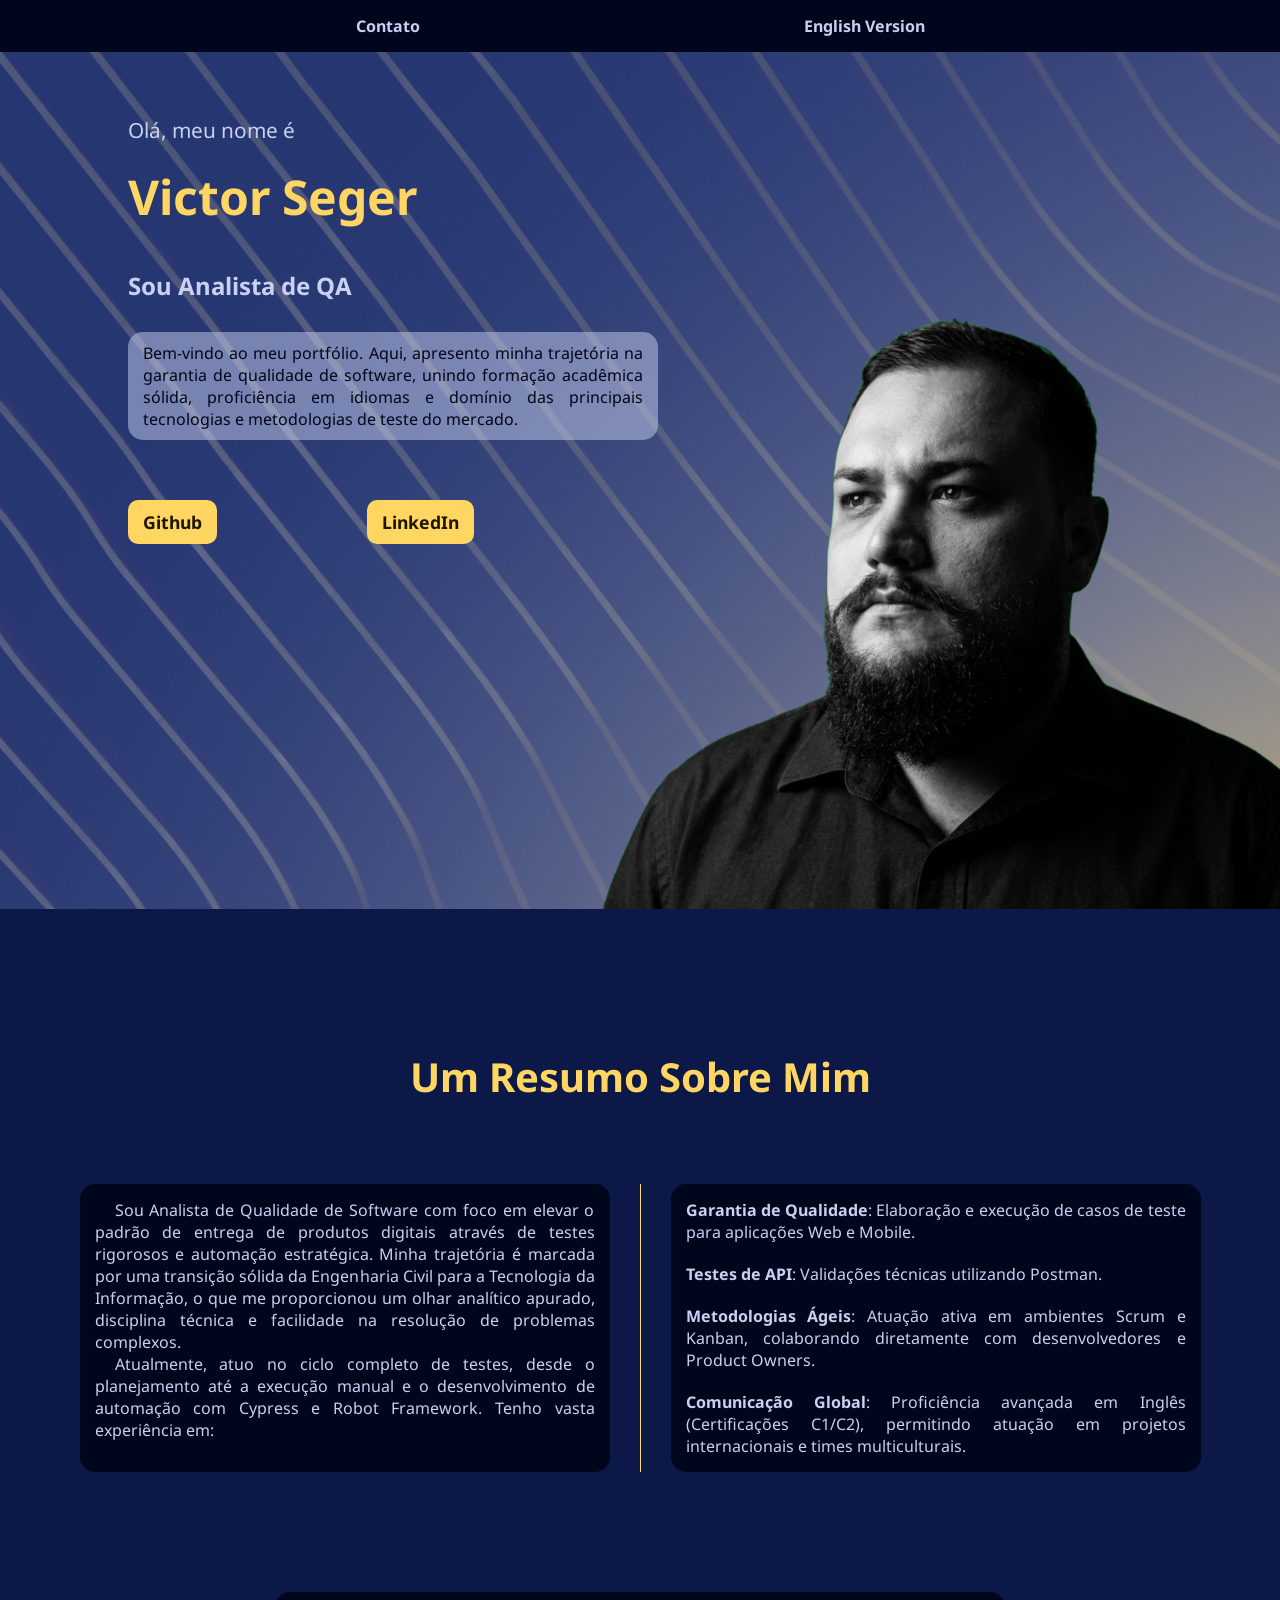
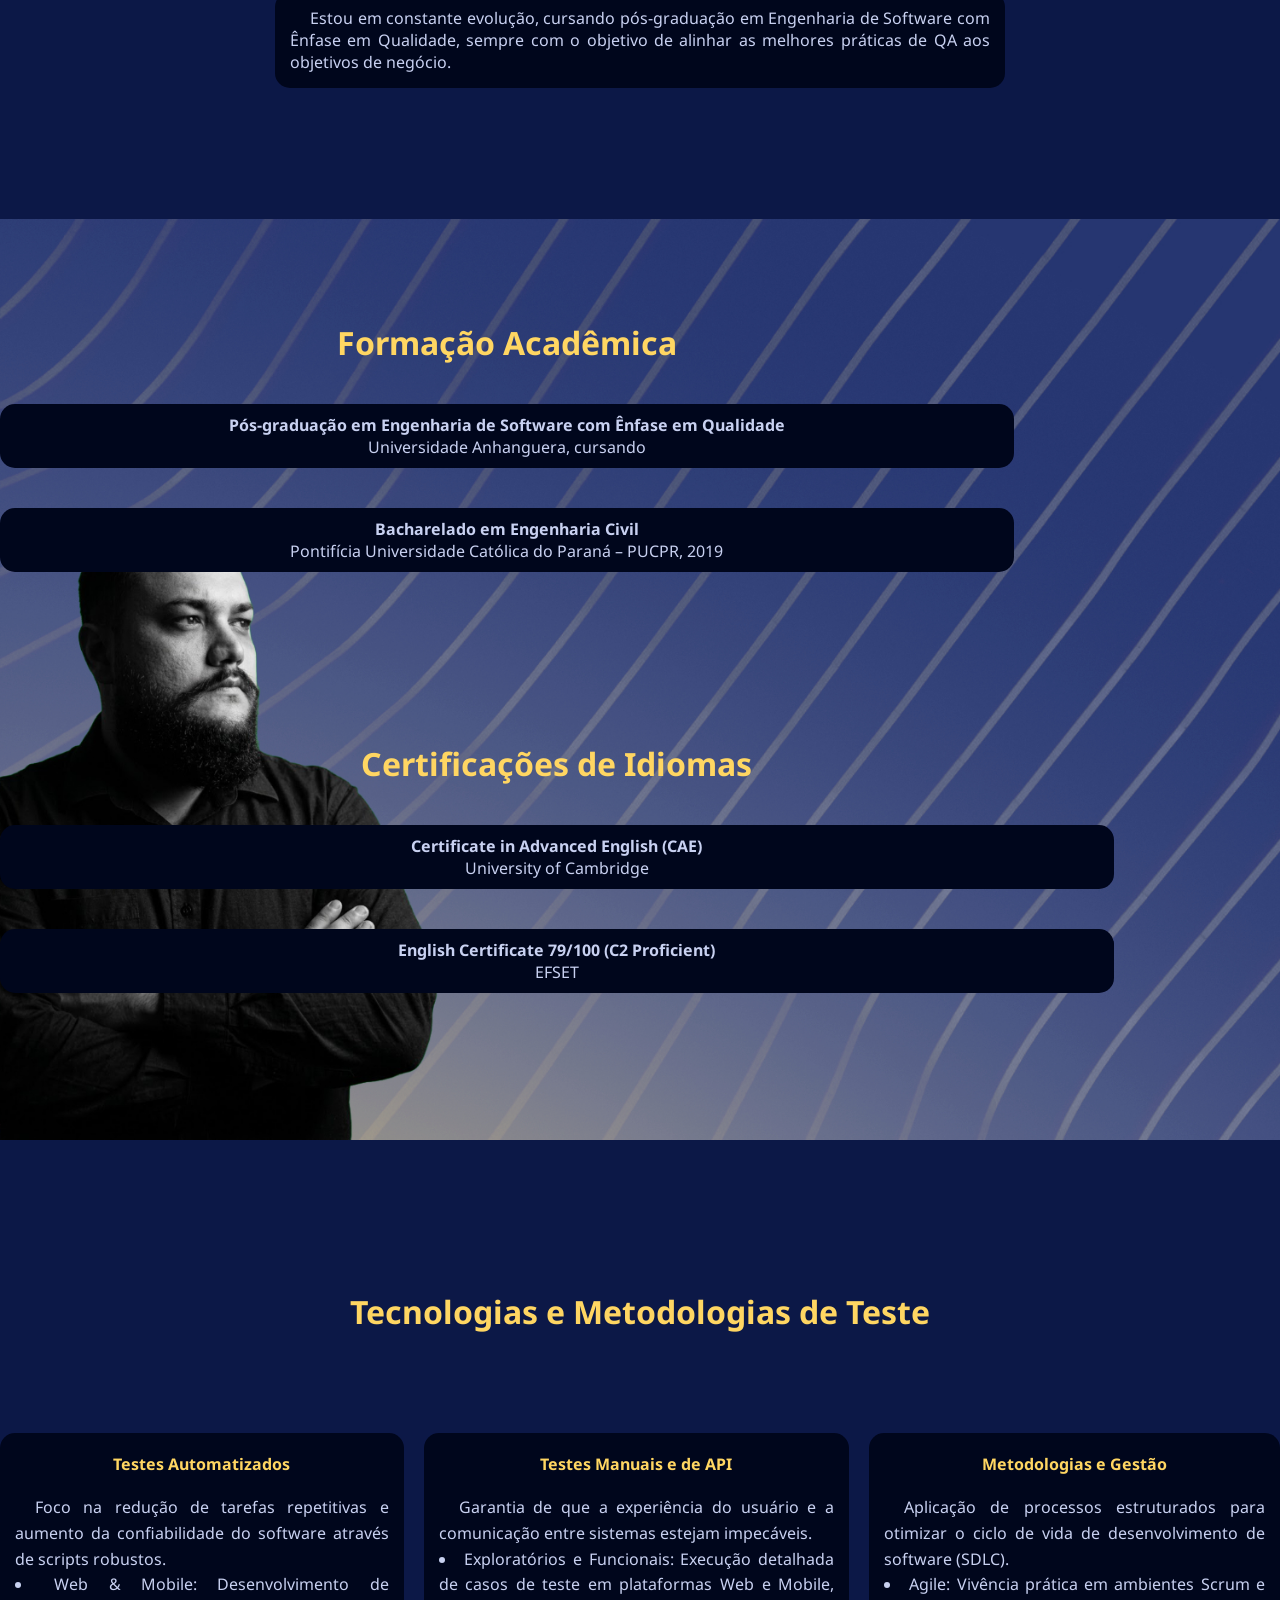
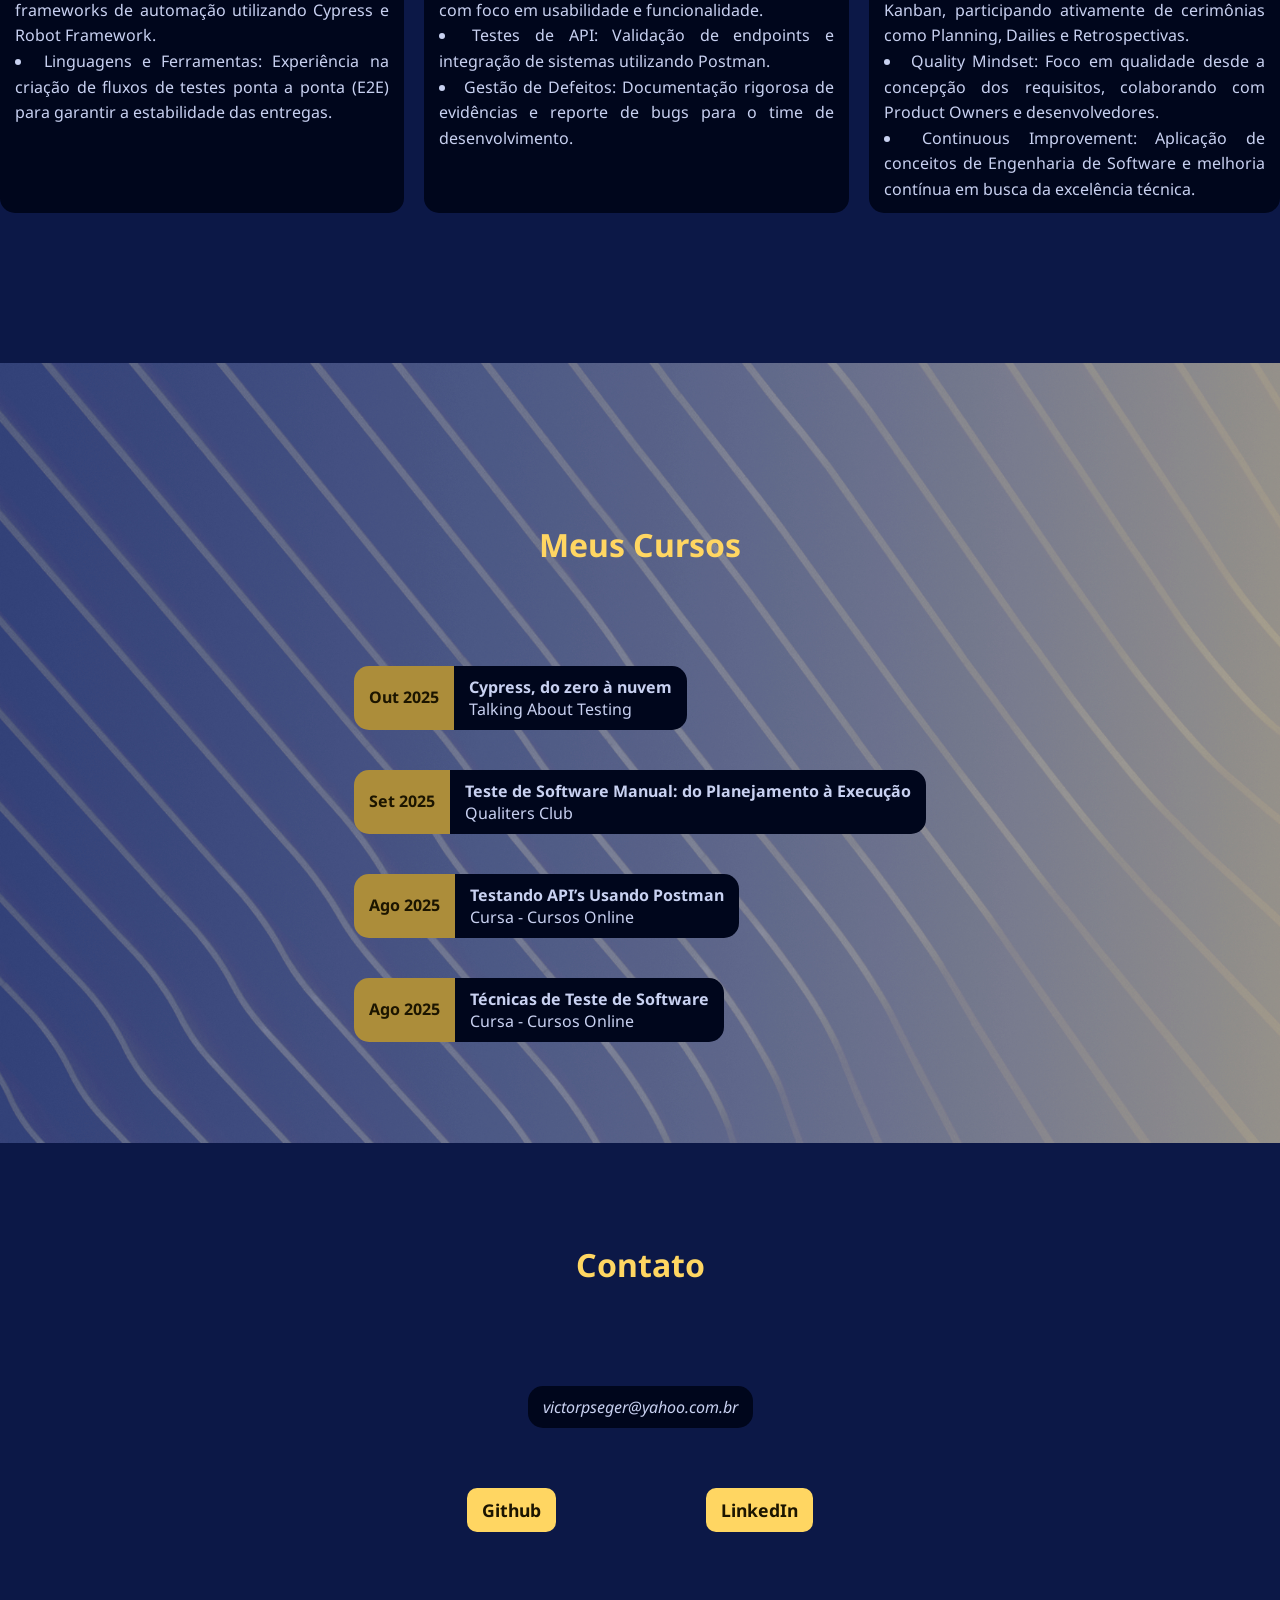
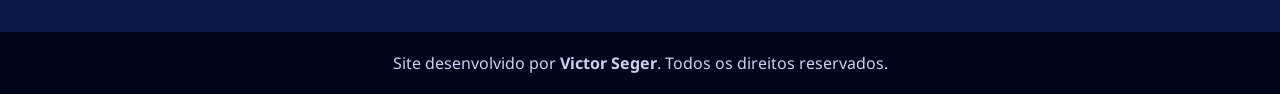
==== commit e4cf09ea: "Adicionei os Links e favicon" ====
--- a/index.html
+++ b/index.html
@@ -5,10 +5,11 @@
     <meta name="viewport" content="width=device-width, initial-scale=1.0">
     <title>Victor Seger - Portifólio</title>
     <link rel="stylesheet" href="estilo/style.css">
+    <link rel="shortcut icon" href="imagens/favicon.ico" type="image/x-icon">
 </head>
 <body>
     <header>
-        <p><a href="#">Contato</a></p>
+        <p><a href="#contato">Contato</a></p>
         <p><a href="#">English Version</a></p>
     </header>
     <main>
@@ -22,8 +23,8 @@
                 <p id="intro">Bem-vindo ao meu portfólio. Aqui, apresento minha trajetória na garantia de qualidade de software, unindo formação acadêmica sólida, proficiência em idiomas e domínio das principais tecnologias e metodologias de teste do mercado.</p>
             </div>
             <div class="botoes">
-                <a href="#"><button>Github</button></a>
-                <a href="#"><button>LinkedIn</button></a>
+                <a href="https://github.com/VictorSegerBr" target="_blank" rel="external"><button>Github</button></a>
+                <a href="https://www.linkedin.com/in/victor-seger/" target="_blank" rel="external"><button>LinkedIn</button></a>
             </div>
         </section>
         <section id="resumo">
@@ -141,17 +142,17 @@
         </section>
         <section id="contato">
             <h3>Contato</h3>
-            <address><a href="#">victorpseger@yahoo.com.br</a></address>
+            <address><a href="mailto:victorpseger@yahoo.com.br">victorpseger@yahoo.com.br</a></address>
             <div id="org-botoes-contato">
                 <div class="botoes">
-                    <a href="#"><button>Github</button></a>
-                    <a href="#"><button>LinkedIn</button></a>
+                    <a href="https://github.com/VictorSegerBr" target="_blank" rel="external"><button>Github</button></a>
+                    <a href="https://www.linkedin.com/in/victor-seger/" target="_blank" rel="external"><button>LinkedIn</button></a>
                 </div>
             </div>
         </section>
     </main>
     <footer>
-        <p>Site desenvolvido por <a href="#">Victor Seger</a>. Todos os direitos reservados.</p>
+        <p>Site desenvolvido por <a href="https://www.linkedin.com/in/victor-seger/" target="_blank" rel="external">Victor Seger</a>. Todos os direitos reservados.</p>
     </footer>
 </body>
 </html>
--- a/estilo/style.css
+++ b/estilo/style.css
@@ -79,7 +79,7 @@
     gap: 150px;
 }
 
-div.botoes button {
+div.botoes button{
     background-color: var(--yellow-lightest);
     color: var(--yellow-dark);
     font-weight: bold;
@@ -274,8 +274,12 @@
     background-repeat: no-repeat;
     background-position: center center;
     background-size: cover;
-    padding-top: 100px;
-    height: 70vh;
+    padding-top: 60px;
+    height: 80vh;
+    display: flex;
+    justify-content: center;
+    align-items: center;
+    flex-direction: column;
 }
 
 #cursos h3 {
@@ -286,12 +290,9 @@
 }
 
 #org-cursos{
-    display: flex;
-    flex-direction: column;
-    justify-content: center;
-    align-items: center;
+    display: grid;
+    grid-template-columns: repeat(1, minmax(200px, 1fr));
     gap: 40px;
-    
 }
 
 .cursos1{
@@ -304,6 +305,7 @@
     color: var(--yellow-dark);
     font-weight: bold;
     padding: 20px 15px;
+    border-radius: 15px 0px 0px 15px;
 }
 
 .cursos2{
@@ -311,6 +313,7 @@
     color: var(--blue-lightest);
     width: fit-content;
     padding: 10px 15px;
+    border-radius: 0px 15px 15px 0px;
 }
 
 #contato{
@@ -364,4 +367,159 @@
 }
 footer a:hover{
     text-decoration: underline;
-}+}
+
+@media screen and (max-width: 720px) {
+    header a{
+        font-size: 0.8em;
+    }
+    section#apresentacao{
+        height: 90vh;
+        background-position-x: right -200px;
+    }
+
+    section#apresentacao #nome1{
+        font-size: 0.9em;
+        margin-bottom: 10px;
+    }
+
+    section#apresentacao #nome2{
+        font-size: 2em;
+        margin-bottom: 20px;
+    }
+
+    section#apresentacao #nome3{
+        font-size: 0.9em;
+        margin-bottom: 15px;
+    }
+
+    section#apresentacao #intro{
+        font-size: 0.8em;
+    }
+    
+    div.botoes{
+        margin-top: 30px;
+        gap: 50px;
+    }
+
+    div.botoes button{
+        transform: scale(0.8);
+        transform-origin: center;
+    }
+    
+    #resumo{
+        height: 105vh;
+        padding-top: 30px;
+        padding-left: 10px;
+        padding-right: 10px;
+    }
+
+    section#resumo h3{
+        padding: 20px 0px;
+        font-size: 1.75em;
+    }
+
+    section#resumo #org-resumo{
+        display: flex;
+        flex-direction: column;
+        gap: 10px;
+        margin-top: 10px;
+    }
+
+    section#resumo #resumo3{
+        margin: 20px auto;
+    }
+
+    #resumo p{
+        font-size: 0.8em;
+    }
+    
+    section#formacao-idiomas {
+        height: 100vh;
+        padding-top: 8vw;
+        padding-right: 10px;
+        padding-left: 10px;
+    }
+
+    #formacao {
+        display: flex;
+        justify-content: center;
+        align-content: center;
+        flex-direction: column;
+        justify-self: center;
+        margin-right: 0px;
+    }
+
+    #idiomas {
+        display: flex;
+        justify-content: center;
+        align-content: center;
+        flex-direction: column;
+        justify-self: center;
+    }
+
+    #formacao-idiomas h3{
+        font-size: 1.5em;
+        text-align: center;
+    }
+
+    .formacao1 p{
+        font-size: 0.8em;
+    }
+
+    .idiomas1 p{
+        font-size: 0.8em;
+    }
+
+    #tecnologias-metodologias{
+        padding-left: 10px;
+        padding-right: 10px;
+    }
+
+    #tecnologias-metodologias h3{
+        font-size: 1.75em;
+        margin: 50px 0px 20px 0px;
+    }
+
+    .tecnologias p{
+        font-size: 0.8em;
+    }
+
+    .tecnologias li{
+        font-size: 0.8em;
+    }
+
+    #cursos{
+        padding-top: 20px;
+        padding-left: 10px;
+        padding-right: 10px;
+        height: 80vh;
+    }
+
+    #cursos h3 {
+        font-size: 1.75em;
+        margin-bottom: 50px;
+    }
+
+    #org-cursos{
+        display: flex;
+        justify-content: center;
+        align-items: center;
+        flex-direction: column;
+        gap: 40px;
+    }
+
+    .cursos1 p{
+        font-size: 0.8em;
+    }
+
+    #org-tecnologias{
+        display: flex;
+        flex-direction: column;
+        margin-bottom: 30px;
+    }
+
+    footer{
+        font-size: 0.8em;
+    }
+}
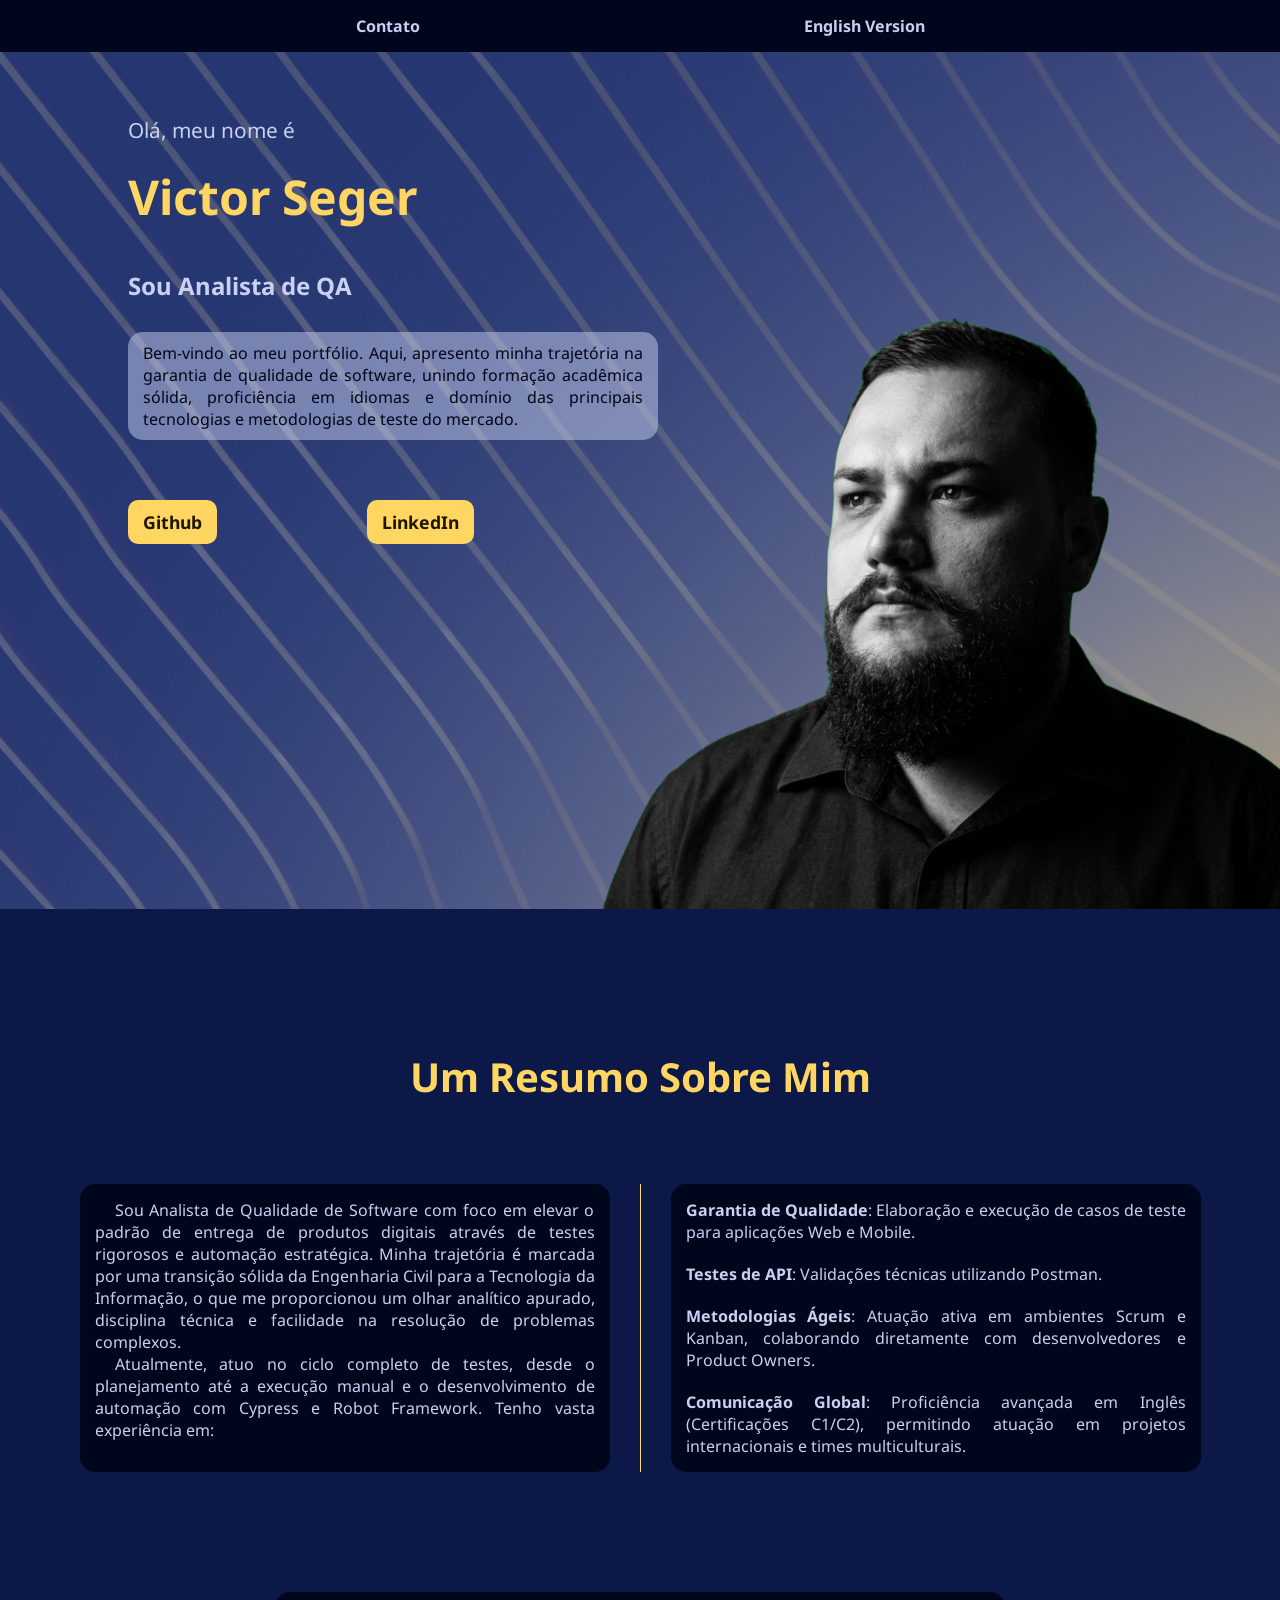
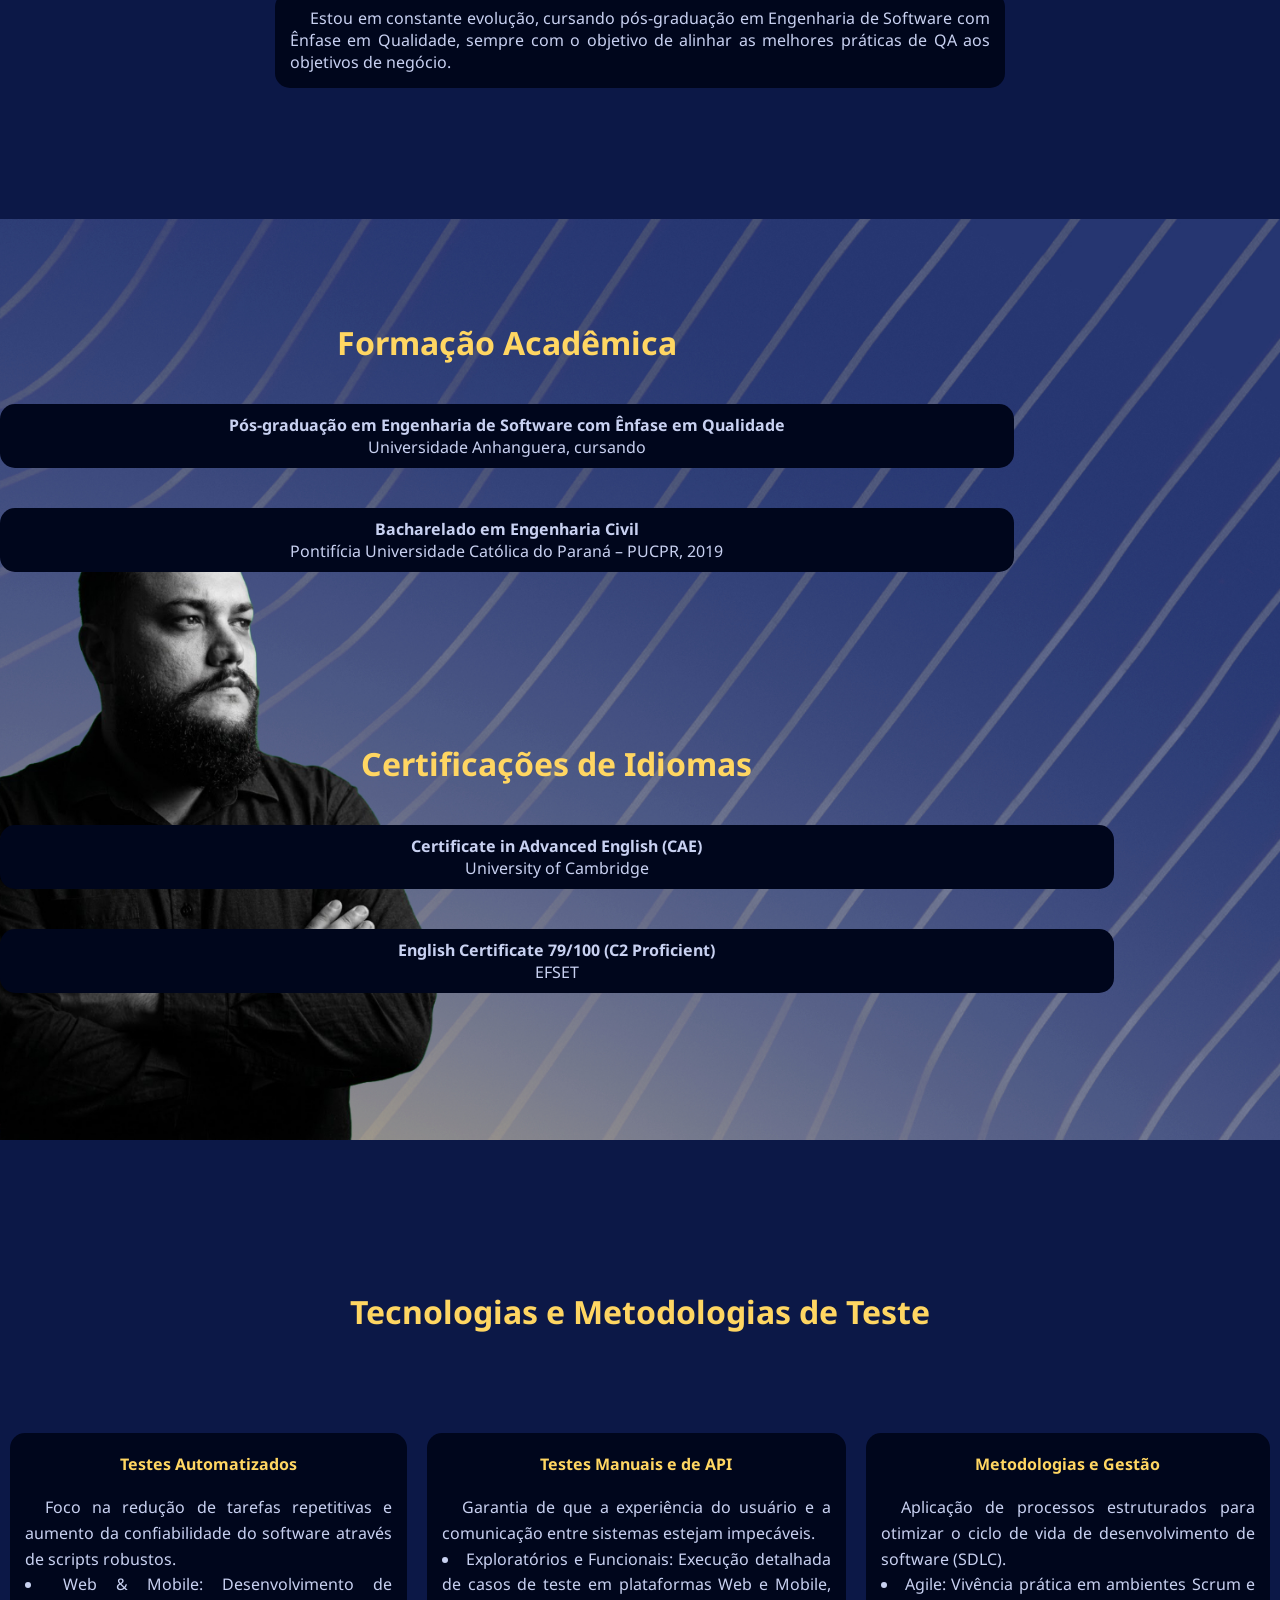
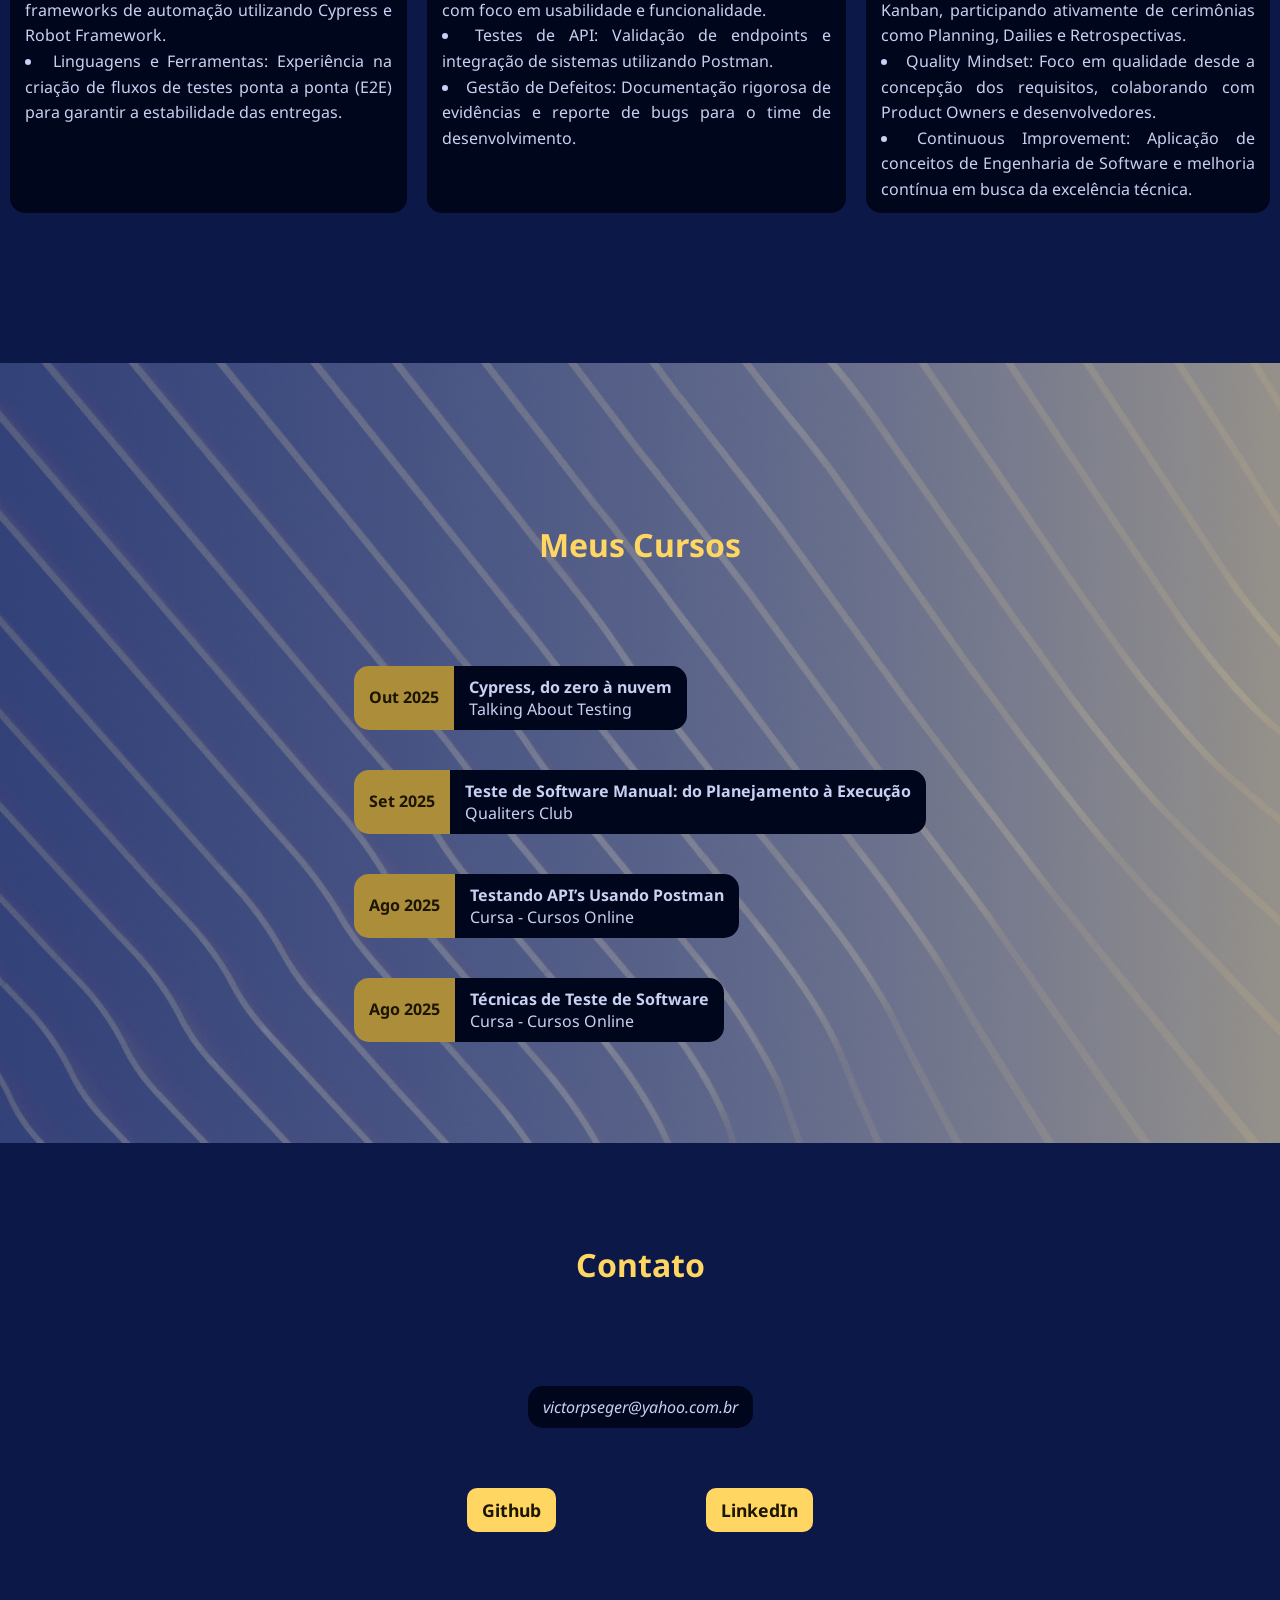
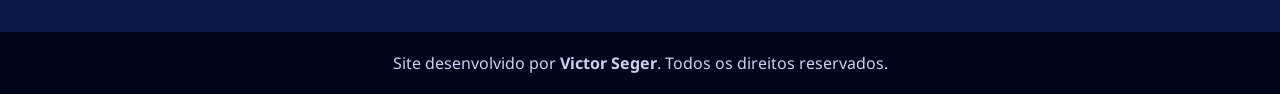
==== commit e88001fd: "Adicionei página inglês" ====
--- a/index.html
+++ b/index.html
@@ -10,7 +10,7 @@
 <body>
     <header>
         <p><a href="#contato">Contato</a></p>
-        <p><a href="#">English Version</a></p>
+        <p><a href="pags/english.html">English Version</a></p>
     </header>
     <main>
         <section id="apresentacao">
--- a/estilo/style.css
+++ b/estilo/style.css
@@ -227,6 +227,10 @@
     text-align: center;
 }
 
+#tecnologias-metodologias{
+    padding: 0px 10px;
+}
+
 #tecnologias-metodologias h3{
     color: var(--yellow-lightest);
     font-size: 2em;
@@ -370,6 +374,11 @@
 }
 
 @media screen and (max-width: 720px) {
+    header#ingles{
+        gap: 20vw;
+        padding: 15px;
+    }
+    
     header a{
         font-size: 0.8em;
     }
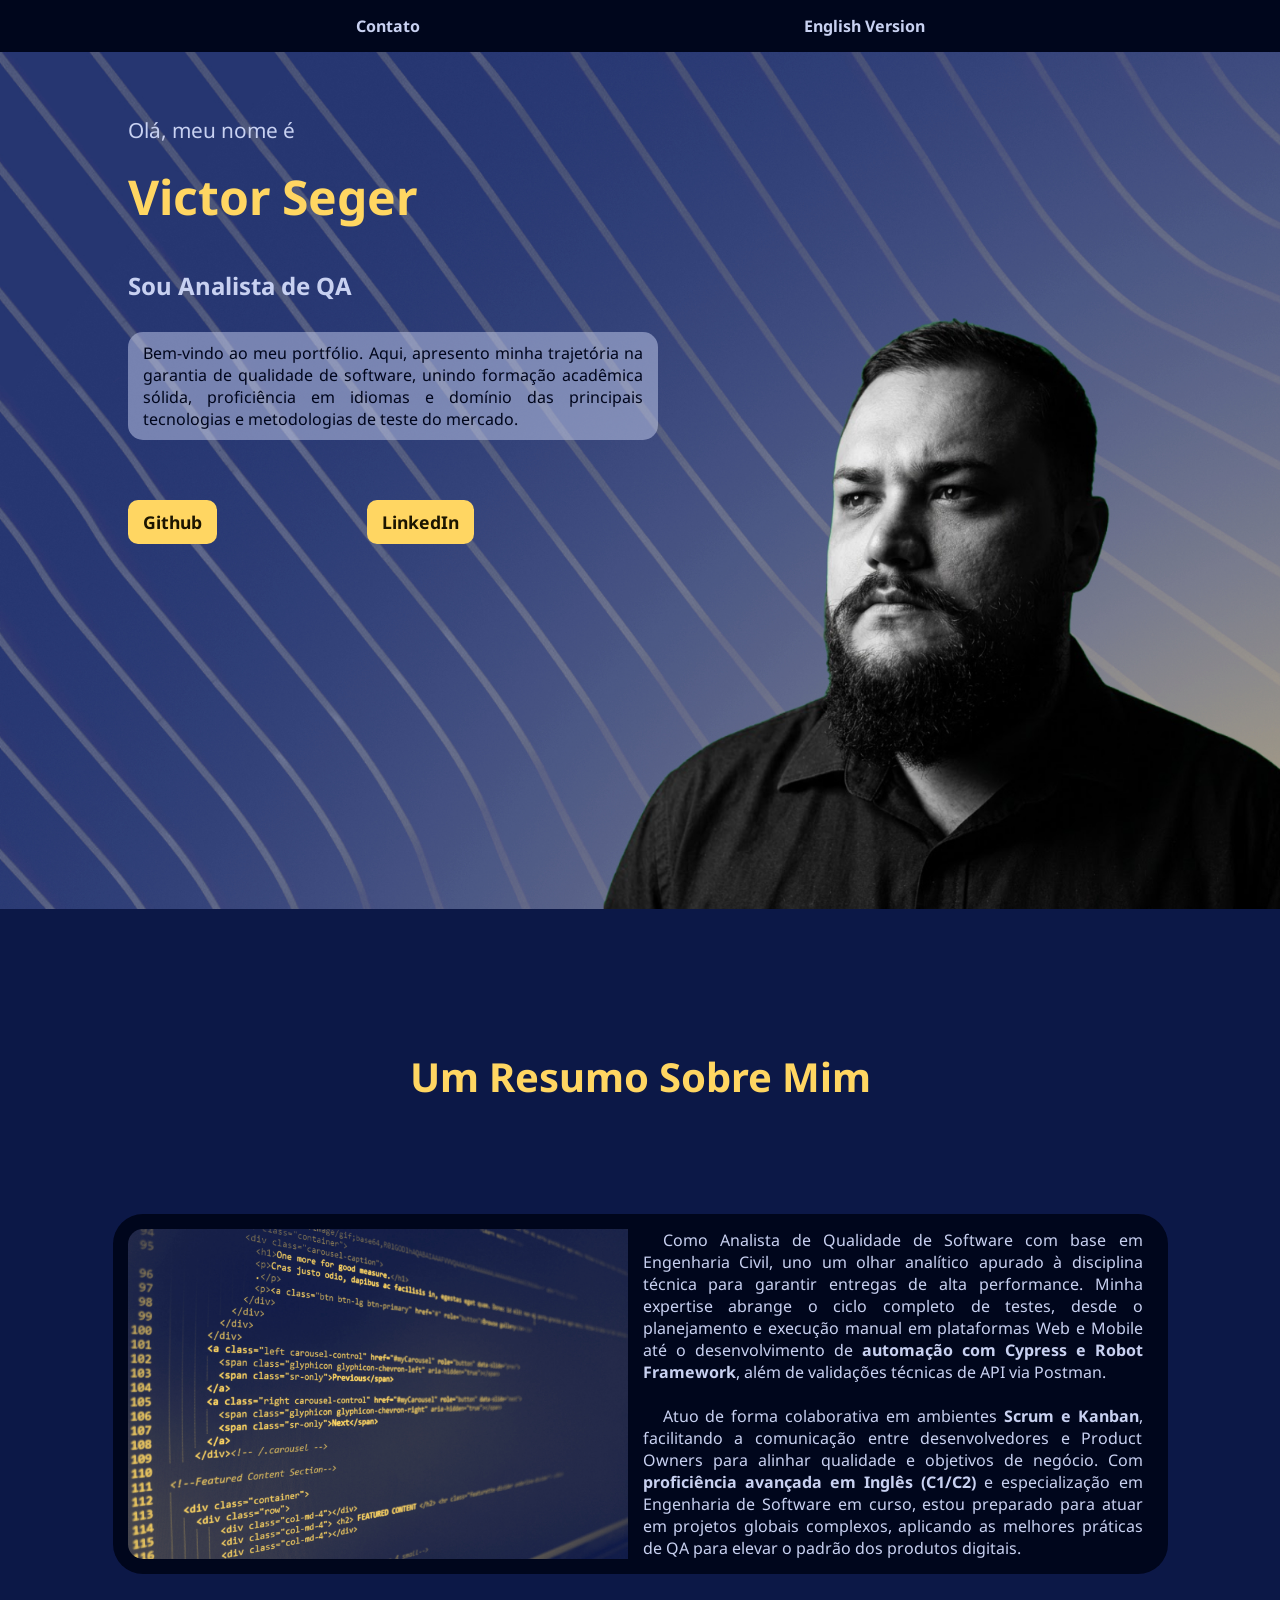
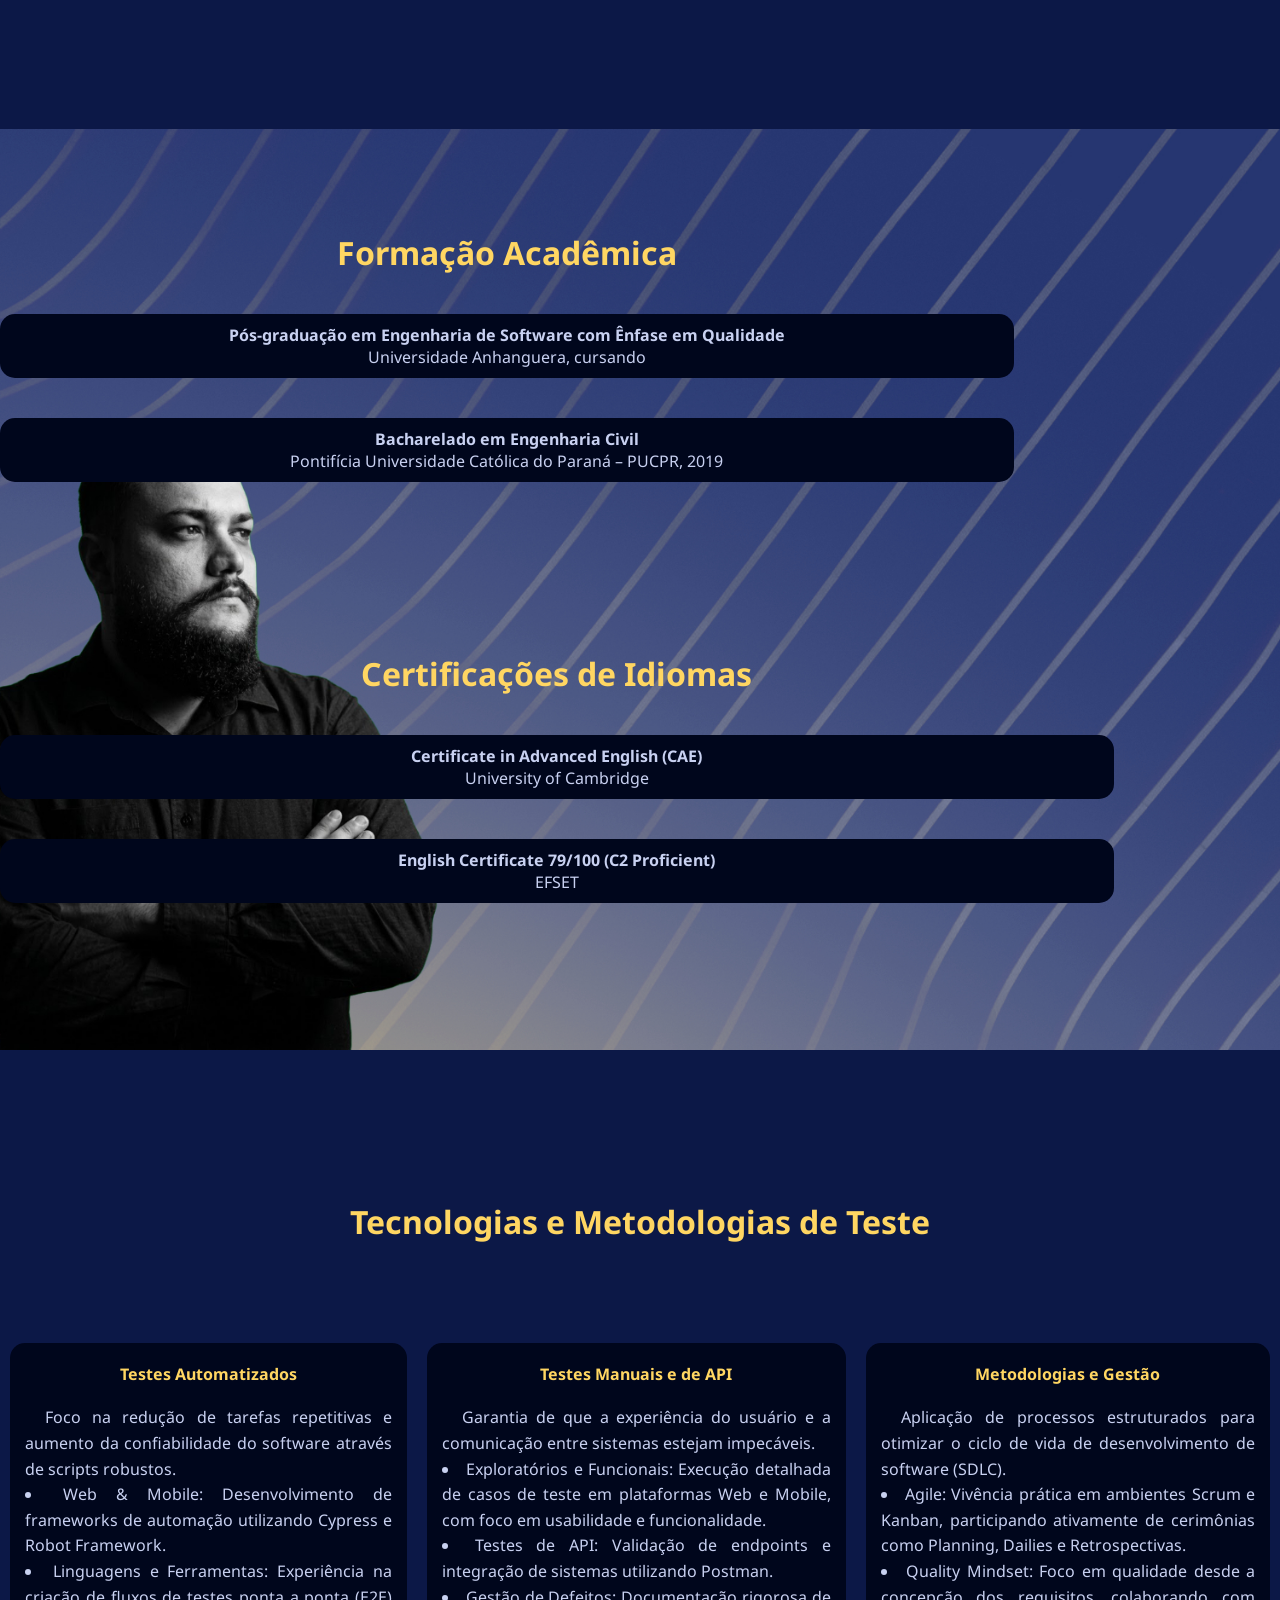
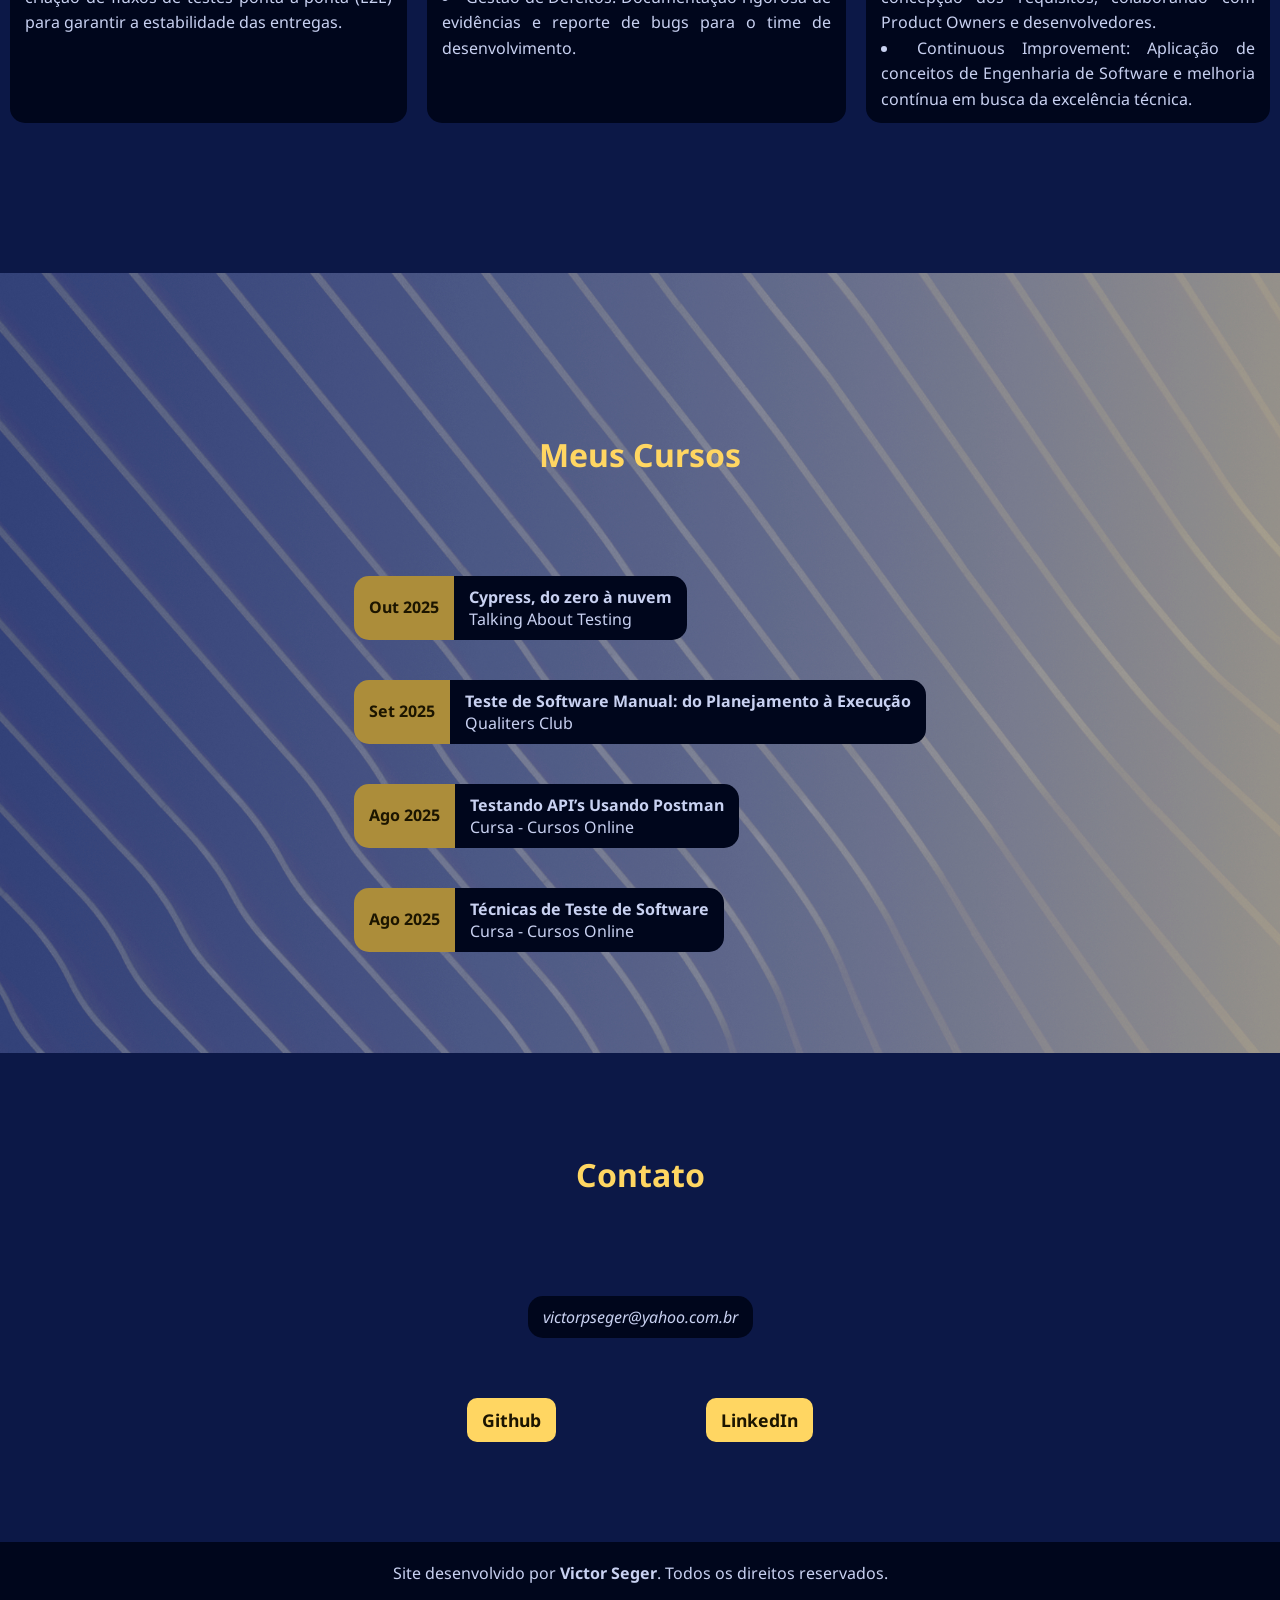
==== commit a487197d: "Arrumei resumo" ====
--- a/index.html
+++ b/index.html
@@ -30,21 +30,14 @@
         <section id="resumo">
             <h3>Um Resumo Sobre Mim</h3>
             <div id="org-resumo">
-                <div id="resumo1">
-                    <p>Sou Analista de Qualidade de Software com foco em elevar o padrão de entrega de produtos digitais através de testes rigorosos e automação estratégica. Minha trajetória é marcada por uma transição sólida da Engenharia Civil para a Tecnologia da Informação, o que me proporcionou um olhar analítico apurado, disciplina técnica e facilidade na resolução de problemas complexos.</p>
-                    <p>Atualmente, atuo no ciclo completo de testes, desde o planejamento até a execução manual e o desenvolvimento de automação com Cypress e Robot Framework. Tenho vasta experiência em:</p>
+                <div id="resumo3">
+                    <div id="resumo2"></div>
+                    <div id="resumo1">
+                        <p>Como Analista de Qualidade de Software com base em Engenharia Civil, uno um olhar analítico apurado à disciplina técnica para garantir entregas de alta performance. Minha expertise abrange o ciclo completo de testes, desde o planejamento e execução manual em plataformas Web e Mobile até o desenvolvimento de <strong>automação com Cypress e Robot Framework</strong>, além de validações técnicas de API via Postman.</p>
+                        <br>
+                        <p>Atuo de forma colaborativa em ambientes <strong>Scrum e Kanban</strong>, facilitando a comunicação entre desenvolvedores e Product Owners para alinhar qualidade e objetivos de negócio. Com <strong>proficiência avançada em Inglês (C1/C2)</strong> e especialização em Engenharia de Software em curso, estou preparado para atuar em projetos globais complexos, aplicando as melhores práticas de QA para elevar o padrão dos produtos digitais.</p>
+                    </div>
                 </div>
-                <div class="vertical-line"></div>
-                <div id="resumo2">
-                    <p><strong>Garantia de Qualidade</strong>: Elaboração e execução de casos de teste para aplicações Web e Mobile.</p>
-                    <p><strong>Testes de API</strong>: Validações técnicas utilizando Postman.</p>
-                    <p><strong>Metodologias Ágeis</strong>: Atuação ativa em ambientes Scrum e Kanban, colaborando diretamente com desenvolvedores e Product Owners.</p>
-                    <p><strong>Comunicação Global</strong>: Proficiência avançada em Inglês (Certificações C1/C2), permitindo atuação em projetos internacionais e times multiculturais.</p>
-                </div>
-            </div>
-            <div id="resumo3">
-                <p>Estou em constante evolução, cursando pós-graduação em Engenharia de Software com Ênfase em Qualidade, sempre com o objetivo de alinhar as melhores práticas de QA aos objetivos de negócio.</p>
-            </div>
         </section>
         <section id="formacao-idiomas">
             <div id="formacao">
--- a/estilo/style.css
+++ b/estilo/style.css
@@ -93,7 +93,7 @@
 }
 
 #resumo{
-    height: 90vh;
+    height: 80vh;
     padding-top: 100px;
 }
 section#resumo h3{
@@ -107,15 +107,24 @@
     display: flex;
     justify-content: center;
     align-items: top;
-    gap: 30px;
-    margin-top: 40px;
-}
+    gap: 0px;
+    margin-top: 70px;
+}
+
+#resumo3 {
+    display: flex;
+    justify-content: center;
+    align-items: top;
+    background-color: var(--blue-dark);
+    padding: 15px;
+    border-radius: 30px;
+}
+
 section#resumo #resumo1{
-    background-color: var(--blue-dark);
     color: var(--blue-lightest);
     max-width: 500px;
-    padding: 15px;
-    border-radius: 15px;
+    padding-left: 15px;
+    padding-right: 10px;
 }
 
 #resumo p {
@@ -126,32 +135,14 @@
     text-indent: 20px;
 }
 
-.vertical-line {
-  width: 1px; 
-  background-color: var(--yellow-lightest); 
-  height: auto; 
-  float: left; 
-}
-
 section#resumo #resumo2 {
-    background-color: var(--blue-dark);
-    color: var(--blue-lightest);
-    max-width: 500px;
-    padding: 15px;
-    border-radius: 15px;
-    display: flex;
-    flex-direction: column;
-    gap: 20px;
-}
-
-section#resumo #resumo3 {
-    background-color: var(--blue-dark);
-    color: var(--blue-lightest);
-    max-width: 700px;
-    margin: 120px auto;
-    padding: 15px;
-    border-radius: 15px;
-    text-indent: 20px;
+    height: auto;
+    width: 500px;
+    background-image: url(../imagens/ilustra.jpg);
+    background-position: right center;
+    background-size: cover;
+    background-repeat: no-repeat;
+    border-radius: 15px 0px 0px 15px;
 }
 
 section#formacao-idiomas {
@@ -375,7 +366,7 @@
 
 @media screen and (max-width: 720px) {
     header#ingles{
-        gap: 20vw;
+        gap: 10vw;
         padding: 15px;
     }
     
@@ -417,7 +408,7 @@
     }
     
     #resumo{
-        height: 105vh;
+        height: 100vh;
         padding-top: 30px;
         padding-left: 10px;
         padding-right: 10px;
@@ -435,9 +426,26 @@
         margin-top: 10px;
     }
 
-    section#resumo #resumo3{
-        margin: 20px auto;
-    }
+    #resumo3 {
+        flex-direction: column;
+        background-color: var(--blue-dark);
+        padding: 15px;
+        border-radius: 30px;
+    }
+
+    section#resumo #resumo2 {
+        height: 200px;
+        width: auto;
+        border-radius: 15px 15px 0px 0px;
+    }
+
+    section#resumo #resumo1{
+    color: var(--blue-lightest);
+    max-width: 500px;
+    padding-top: 15px;
+    padding-left: 0px;
+    padding-right: 0px;
+}
 
     #resumo p{
         font-size: 0.8em;
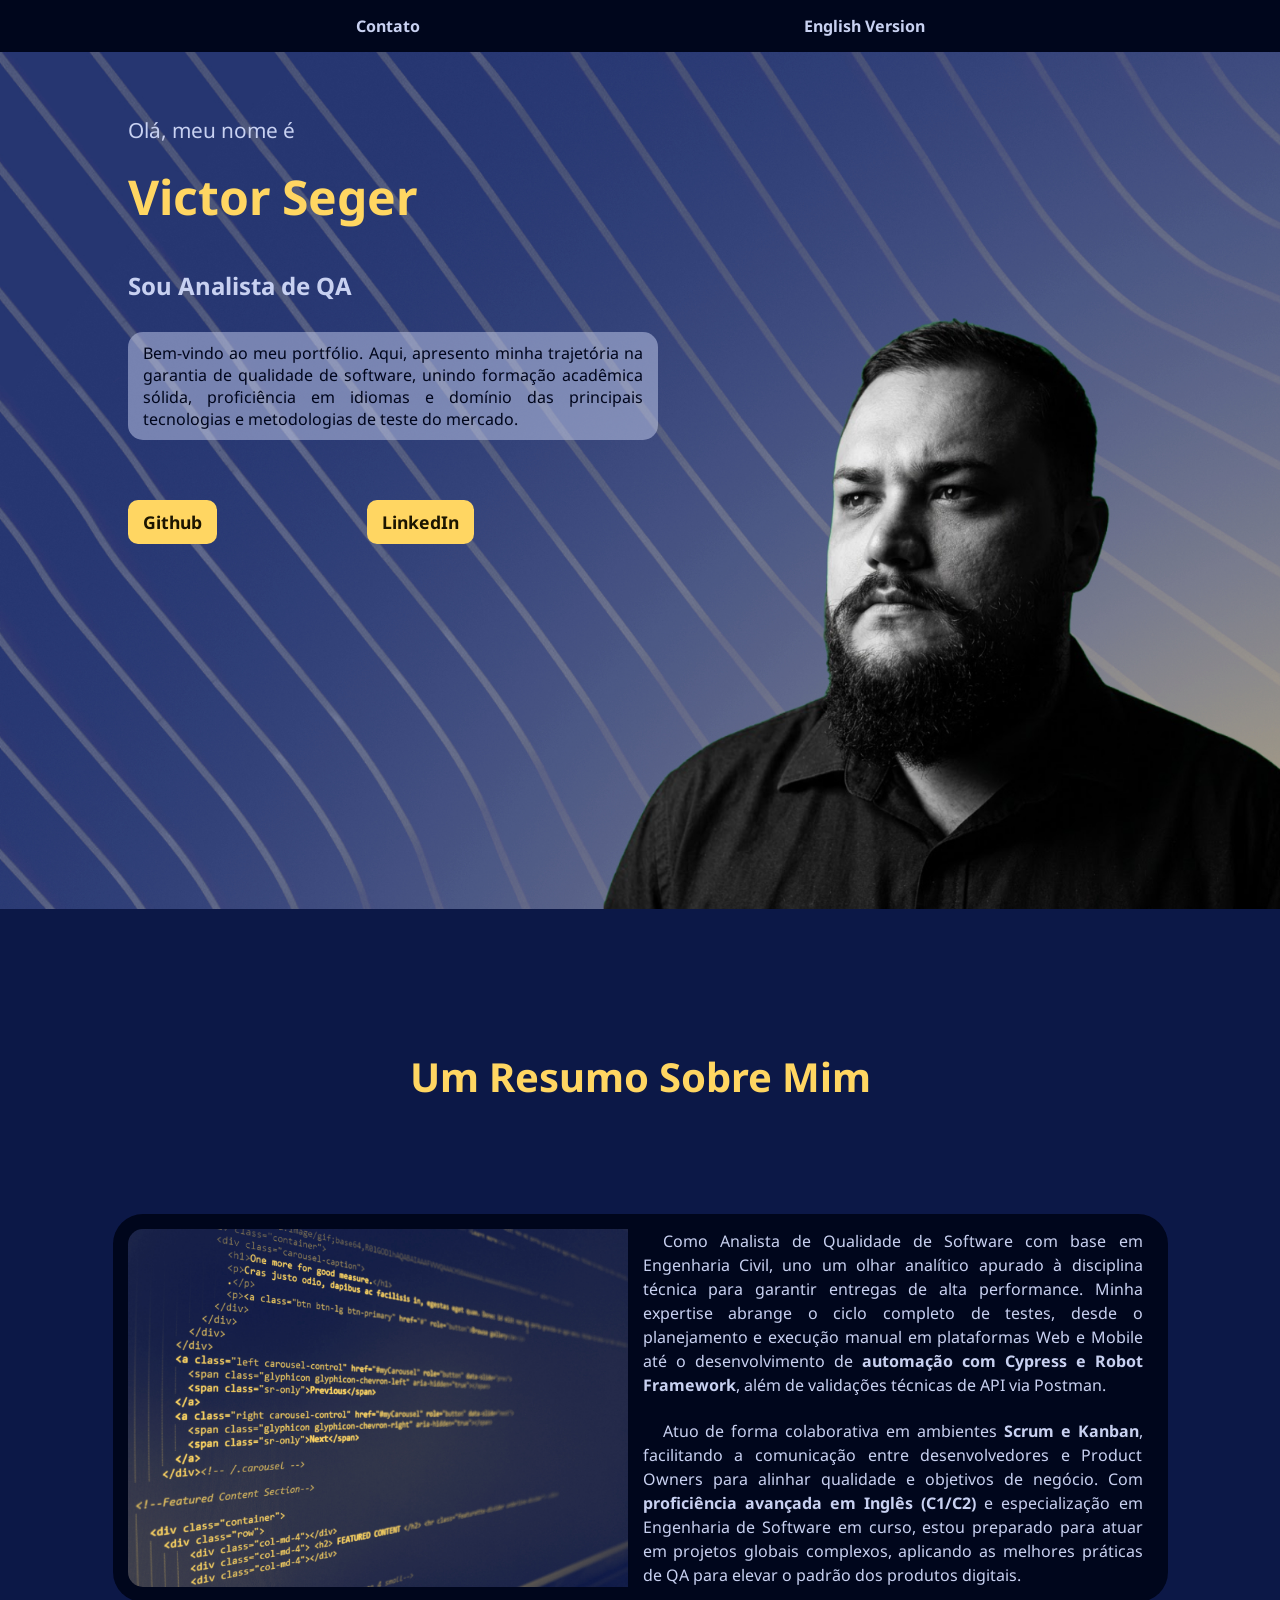
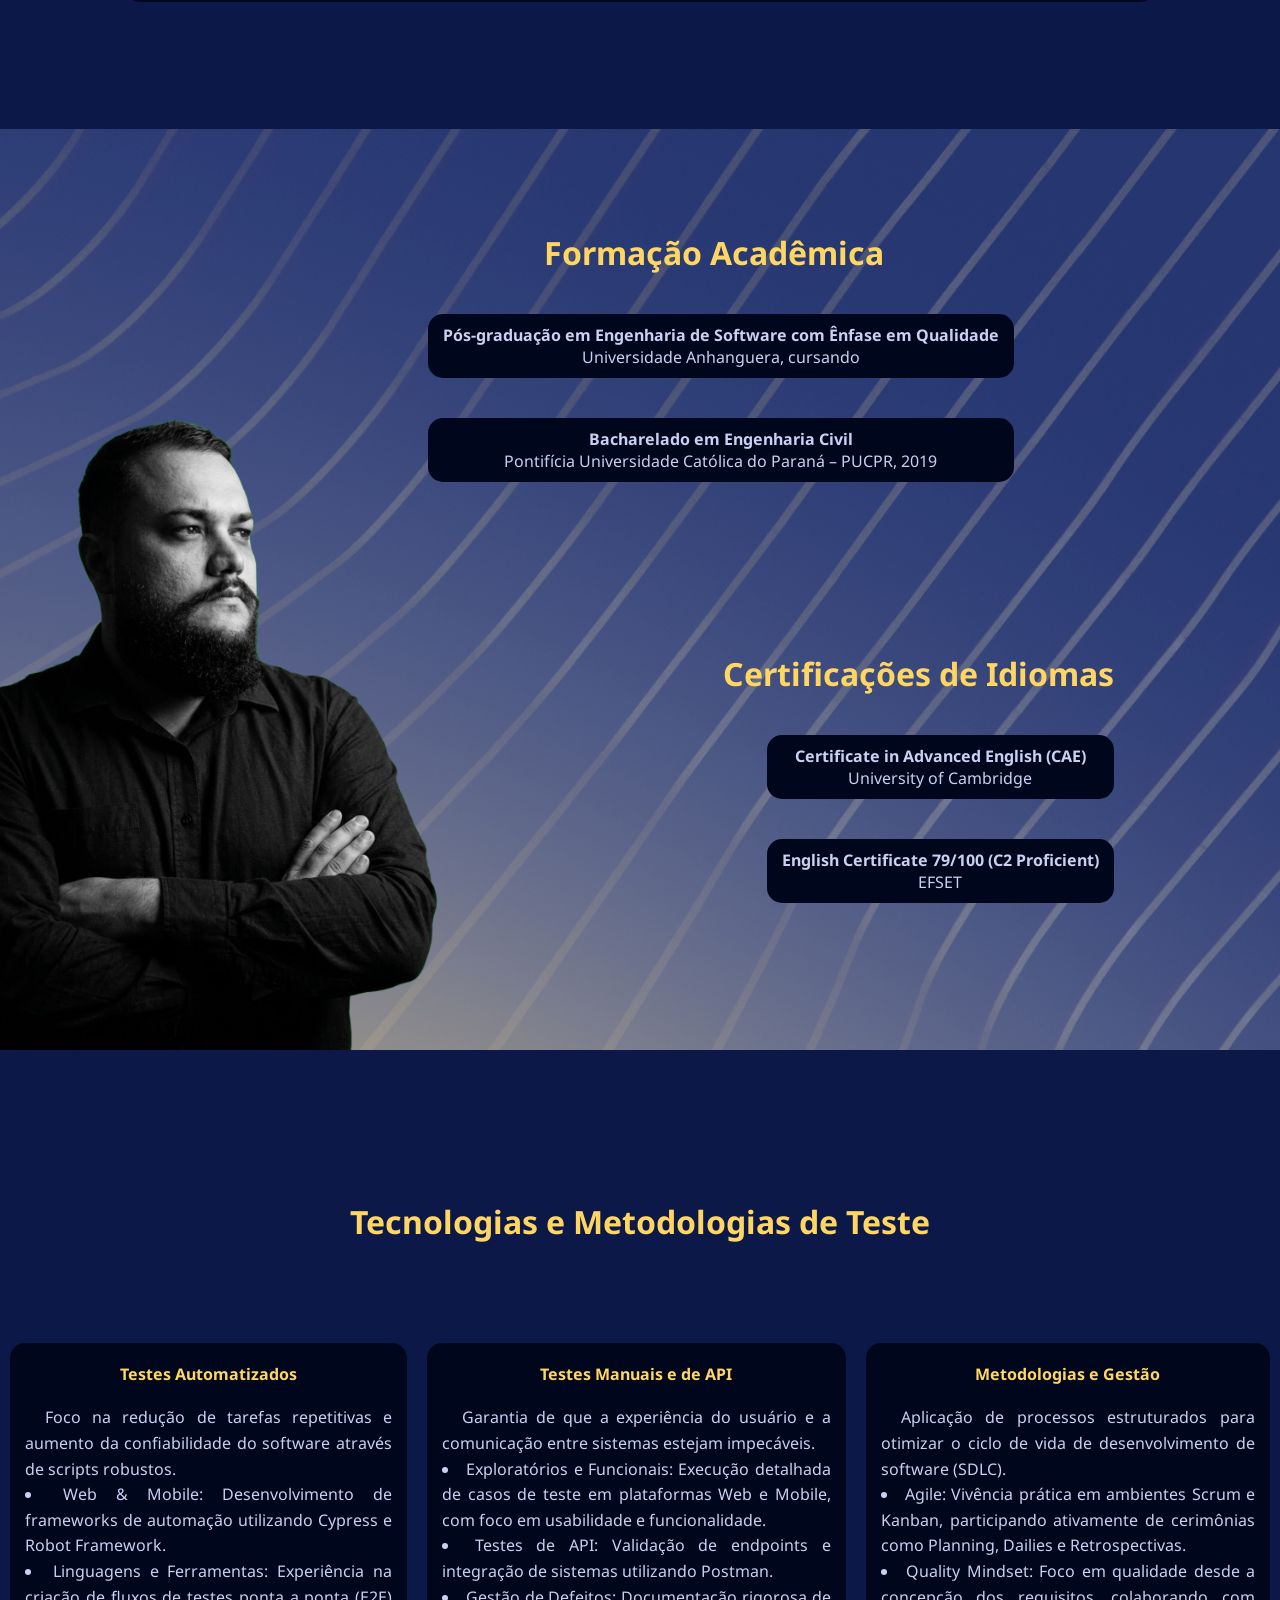
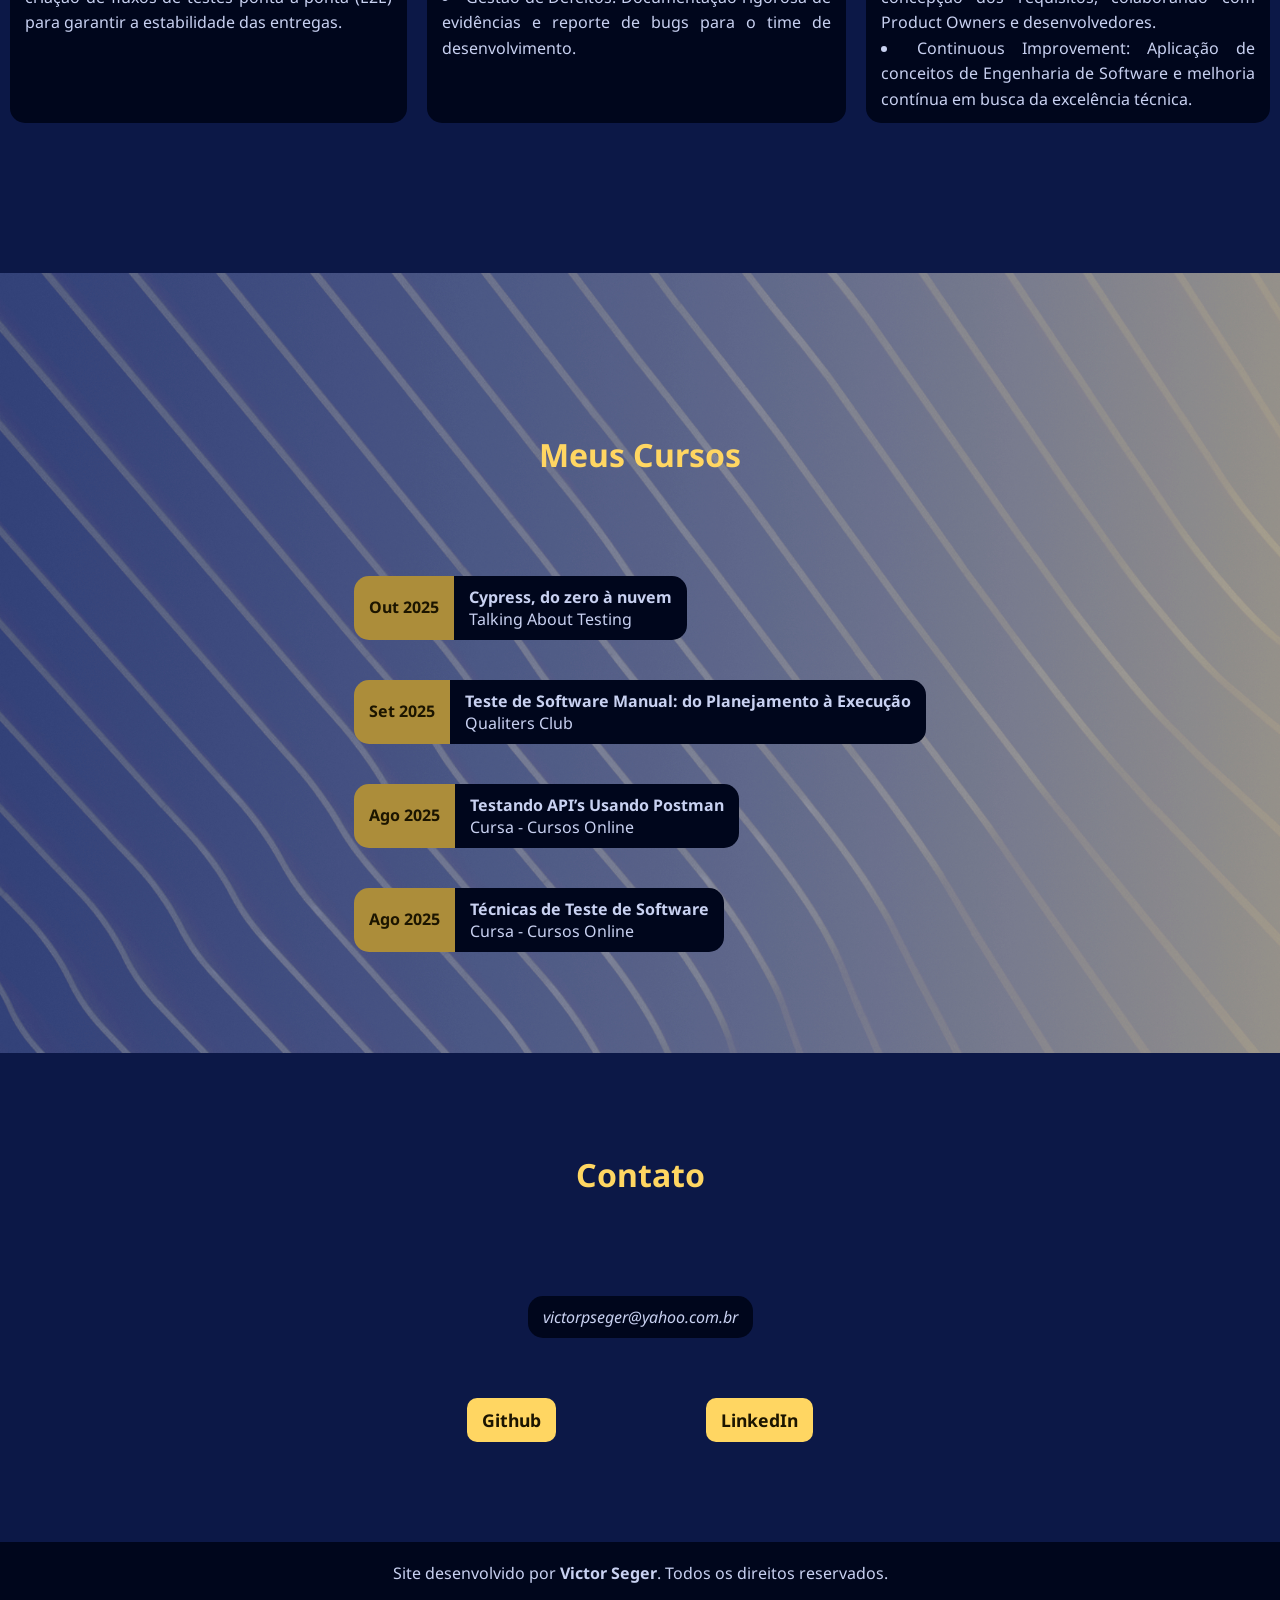
==== commit 7d00729b: "COrreção de compatibilização com outros navegadores" ====
--- a/index.html
+++ b/index.html
@@ -41,25 +41,33 @@
         </section>
         <section id="formacao-idiomas">
             <div id="formacao">
-                <h3>Formação Acadêmica</h3>
-                <div class="formacao1">
-                    <p><strong>Pós-graduação em Engenharia de Software com Ênfase em Qualidade</strong></p>
-                    <p>Universidade Anhanguera, cursando</p>
+                <div class="texto-formacao">
+                    <h3>Formação Acadêmica</h3>
                 </div>
-                <div class="formacao1">
-                    <p><strong>Bacharelado em Engenharia Civil</strong></p>
-                    <p>Pontifícia Universidade Católica do Paraná – PUCPR, 2019</p>
+                <div class="formacao2">
+                    <div class="formacao1">
+                        <p><strong>Pós-graduação em Engenharia de Software com Ênfase em Qualidade</strong></p>
+                        <p>Universidade Anhanguera, cursando</p>
+                    </div>
+                    <div class="formacao1">
+                        <p><strong>Bacharelado em Engenharia Civil</strong></p>
+                        <p>Pontifícia Universidade Católica do Paraná – PUCPR, 2019</p>
+                    </div>
                 </div>
             </div>
             <div id="idiomas">
-                <h3>Certificações de Idiomas</h3>
-                <div class="idiomas1">
-                    <p><strong>Certificate in Advanced English (CAE)</strong></p>
-                    <p>University of Cambridge</p>
+                <div class="texto-idiomas">
+                    <h3>Certificações de Idiomas</h3>
                 </div>
-                <div class="idiomas1">
-                    <p><strong>English Certificate 79/100 (C2 Proficient)</strong></p>
-                    <p>EFSET</p>
+                <div class="idiomas2">
+                    <div class="idiomas1">
+                        <p><strong>Certificate in Advanced English (CAE)</strong></p>
+                        <p>University of Cambridge</p>
+                    </div>
+                    <div class="idiomas1">
+                        <p><strong>English Certificate 79/100 (C2 Proficient)</strong></p>
+                        <p>EFSET</p>
+                    </div>
                 </div>
             </div>
         </section>
--- a/estilo/style.css
+++ b/estilo/style.css
@@ -129,6 +129,7 @@
 
 #resumo p {
     text-align: justify;
+    line-height: 1.5em;
 }
 
 #resumo1 p{
@@ -160,6 +161,14 @@
     text-align: center;
 }
 
+.texto-formacao{
+    display: flex;
+    justify-content: center;
+    align-content: center;
+    align-items: center;
+    width: 600px;
+}
+
 #formacao h3{
     margin-bottom: 20px;
 }
@@ -174,8 +183,16 @@
     justify-content: center;
     align-content: center;
     flex-direction: column;
-    justify-self: right;
+    align-items: flex-end;
     margin-right: 100px;
+}
+
+.formacao2{
+    display: flex;
+    justify-content: center;
+    align-content: center;
+    flex-direction: column;
+    max-width: 600px;
 }
 
 .formacao1 {
@@ -199,7 +216,15 @@
     justify-content: center;
     align-content: center;
     flex-direction: column;
-    justify-self: right;
+    align-items: flex-end;
+}
+
+.idiomas2{
+    display: flex;
+    justify-content: center;
+    align-content: center;
+    flex-direction: column;
+    max-width: 500px;
 }
 
 .idiomas1{
@@ -408,10 +433,8 @@
     }
     
     #resumo{
-        height: 100vh;
-        padding-top: 30px;
-        padding-left: 10px;
-        padding-right: 10px;
+        height: auto;
+        padding: 30px 10px;
     }
 
     section#resumo h3{
@@ -440,12 +463,12 @@
     }
 
     section#resumo #resumo1{
-    color: var(--blue-lightest);
-    max-width: 500px;
-    padding-top: 15px;
-    padding-left: 0px;
-    padding-right: 0px;
-}
+        color: var(--blue-lightest);
+        max-width: max-content;
+        padding-top: 15px;
+        padding-left: 0px;
+        padding-right: 0px;
+    }
 
     #resumo p{
         font-size: 0.8em;
@@ -463,7 +486,7 @@
         justify-content: center;
         align-content: center;
         flex-direction: column;
-        justify-self: center;
+        align-items: center;
         margin-right: 0px;
     }
 
@@ -472,7 +495,7 @@
         justify-content: center;
         align-content: center;
         flex-direction: column;
-        justify-self: center;
+        align-items: center;
     }
 
     #formacao-idiomas h3{
@@ -487,7 +510,12 @@
     .idiomas1 p{
         font-size: 0.8em;
     }
-
+    #org-tecnologias{
+        display: flex;
+        flex-direction: column;
+        margin-bottom: 30px;
+        align-items: center;
+    }
     #tecnologias-metodologias{
         padding-left: 10px;
         padding-right: 10px;
@@ -530,12 +558,6 @@
         font-size: 0.8em;
     }
 
-    #org-tecnologias{
-        display: flex;
-        flex-direction: column;
-        margin-bottom: 30px;
-    }
-
     footer{
         font-size: 0.8em;
     }
